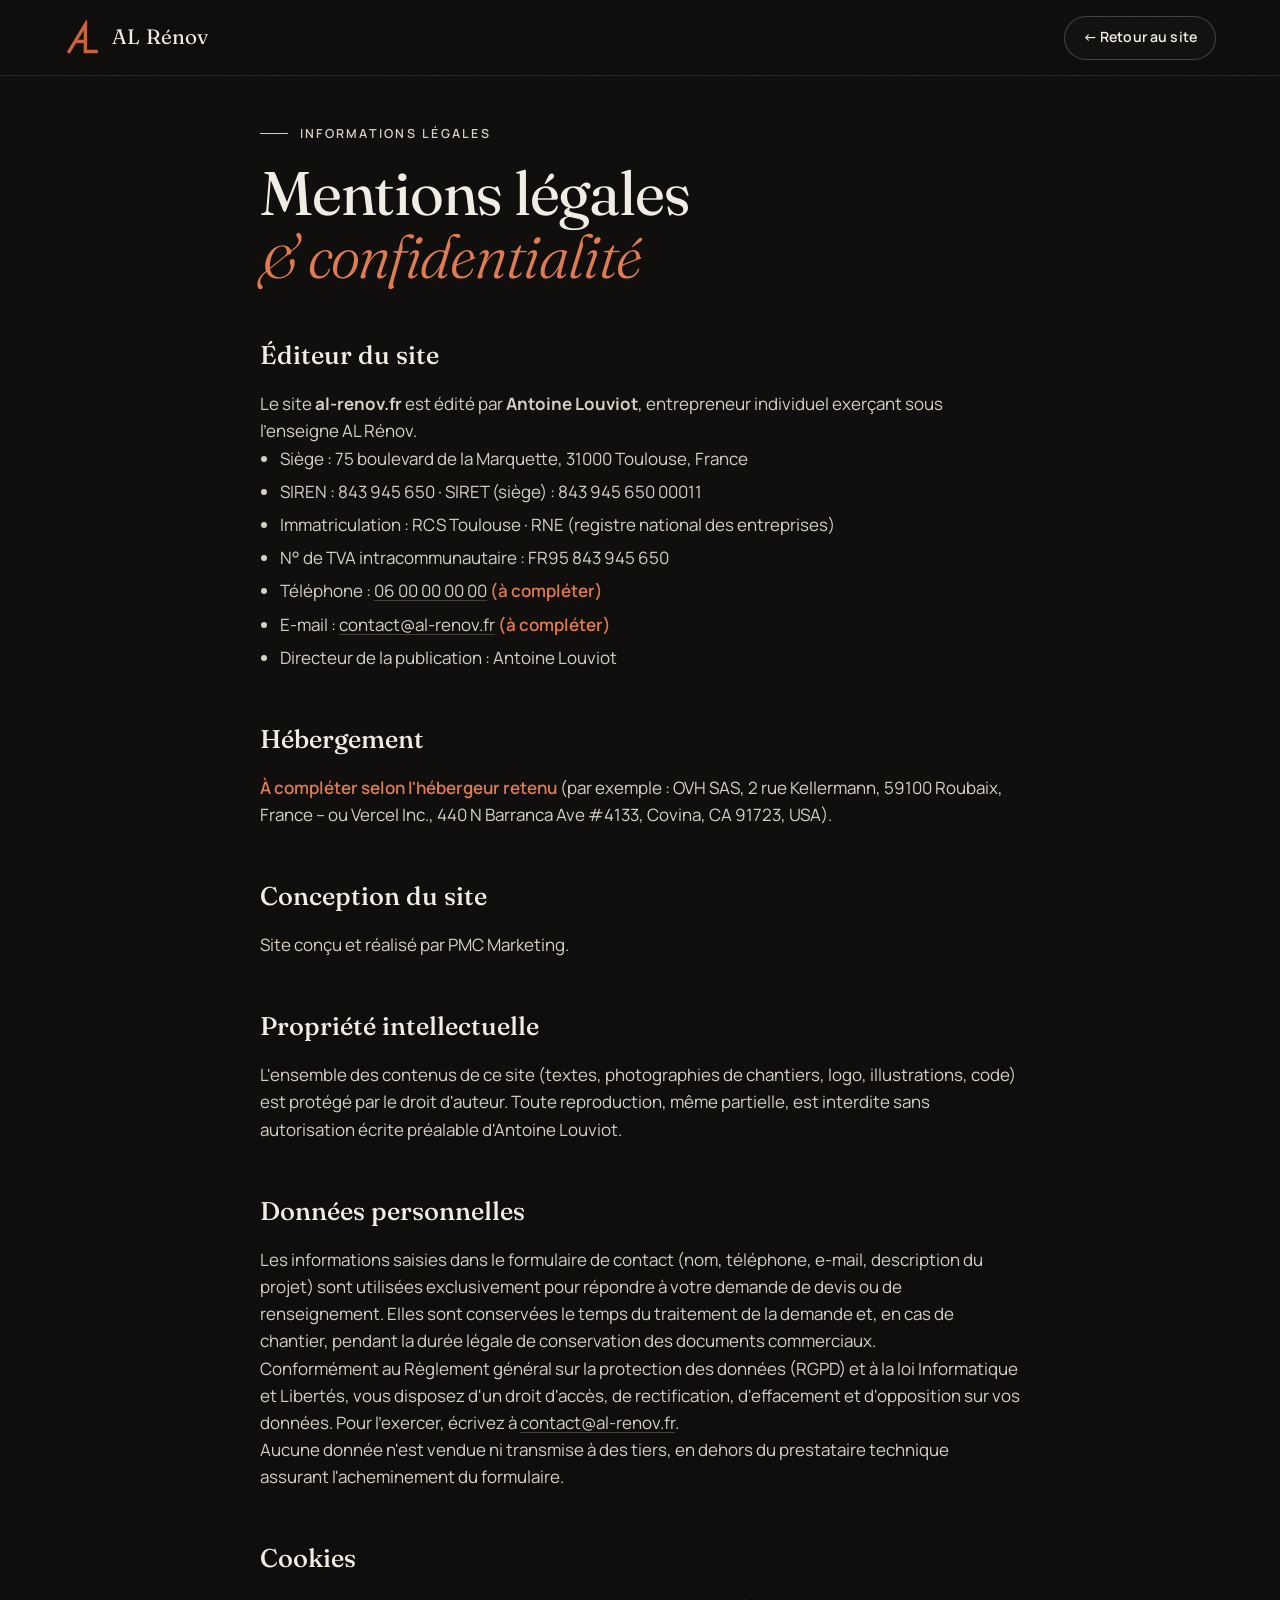
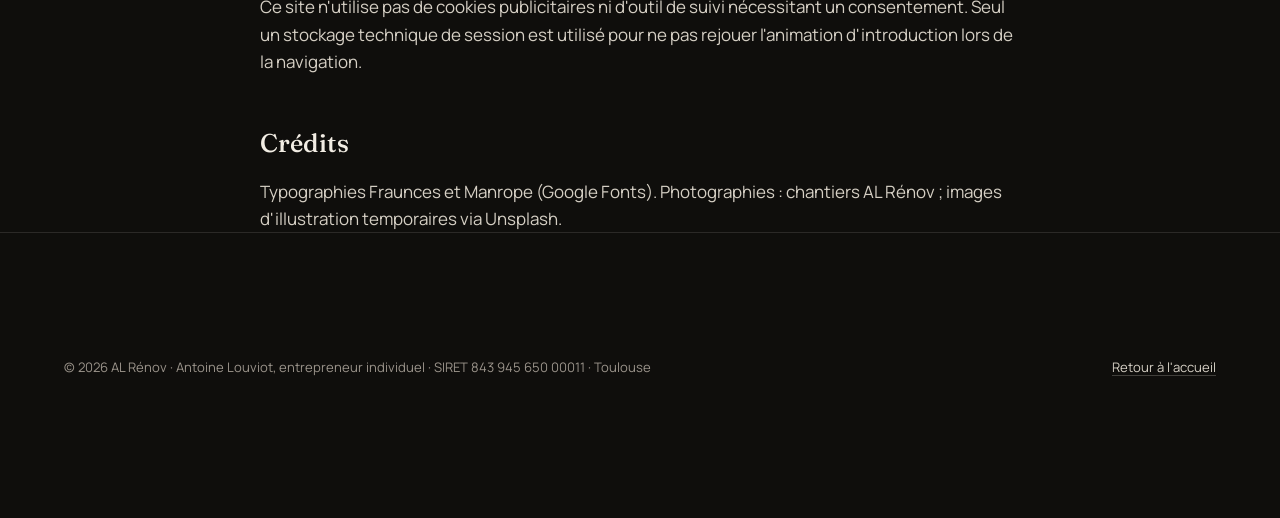
==== mentions-legales.html @ ec4a3117 "Site vitrine AL Rénov : héros 3D CSS, sections animées, SEO et mobile Co-Authored-By: Claude Fable 5" ====
<!DOCTYPE html>
<html lang="fr">
<head>
  <meta charset="utf-8">
  <meta name="viewport" content="width=device-width, initial-scale=1, viewport-fit=cover">
  <title>Mentions légales &amp; confidentialité · AL Rénov – Antoine Louviot, Toulouse</title>
  <meta name="description" content="Mentions légales, informations sur l'éditeur, l'hébergeur et la politique de confidentialité du site AL Rénov, artisan rénovation à Toulouse.">
  <link rel="canonical" href="https://www.al-renov.fr/mentions-legales.html">
  <meta name="robots" content="noindex,follow">
  <meta name="theme-color" content="#0f0e0c">
  <link rel="icon" href="assets/favicon.svg" type="image/svg+xml">
  <link rel="preconnect" href="https://fonts.googleapis.com">
  <link rel="preconnect" href="https://fonts.gstatic.com" crossorigin>
  <link rel="stylesheet" href="https://fonts.googleapis.com/css2?family=Fraunces:ital,opsz,wght@0,9..144,300..700;1,9..144,300..700&family=Manrope:wght@400;500;600;700&display=swap">
  <link rel="stylesheet" href="css/styles.css">
  <style>
    .legal { padding-top: calc(var(--nav-h) + 48px); }
    .legal__wrap { max-width: 760px; }
    .legal h2 { font-family: var(--font-display); font-weight: 500; font-size: 1.6rem; margin: 48px 0 14px; }
    .legal p, .legal li { color: var(--ink-2); }
    .legal ul { list-style: disc; padding-left: 20px; display: grid; gap: 6px; }
    .legal a { text-decoration: underline; text-underline-offset: 3px; text-decoration-color: var(--line-strong); }
    .legal a:hover { color: var(--accent-2); }
    .todo { color: var(--accent-2); font-weight: 600; }
  </style>
</head>
<body>
  <a class="skip" href="#contenu">Aller au contenu</a>
  <header class="nav is-scrolled">
    <div class="nav__inner">
      <a class="brand" href="index.html" aria-label="AL Rénov – accueil">
        <svg class="brand__mark" viewBox="0 0 64 64" fill="none" width="36" height="36" aria-hidden="true">
          <path d="M9 56 L38 8 V56 H57" stroke="currentColor" stroke-width="6" stroke-linejoin="miter" stroke-linecap="square"/>
          <path d="M21 38 H38" stroke="currentColor" stroke-width="6" stroke-linecap="square"/>
        </svg>
        <span class="brand__name">AL Rénov</span>
      </a>
      <div class="nav__actions">
        <a class="btn btn--ghost btn--sm" href="index.html">← Retour au site</a>
      </div>
    </div>
  </header>

  <main id="contenu" class="legal">
    <div class="container legal__wrap">
      <p class="eyebrow">Informations légales</p>
      <h1 class="section-title">Mentions légales <em>&amp; confidentialité</em></h1>

      <h2>Éditeur du site</h2>
      <p>Le site <strong>al-renov.fr</strong> est édité par <strong>Antoine Louviot</strong>, entrepreneur individuel exerçant sous l'enseigne AL Rénov.</p>
      <ul>
        <li>Siège : 75 boulevard de la Marquette, 31000 Toulouse, France</li>
        <li>SIREN : 843 945 650 · SIRET (siège) : 843 945 650 00011</li>
        <li>Immatriculation : RCS Toulouse · RNE (registre national des entreprises)</li>
        <li>N° de TVA intracommunautaire : FR95 843 945 650</li>
        <li>Téléphone : <a href="tel:+33600000000">06 00 00 00 00</a> <span class="todo">(à compléter)</span></li>
        <li>E-mail : <a href="mailto:contact@al-renov.fr">contact@al-renov.fr</a> <span class="todo">(à compléter)</span></li>
        <li>Directeur de la publication : Antoine Louviot</li>
      </ul>

      <h2>Hébergement</h2>
      <p><span class="todo">À compléter selon l'hébergeur retenu</span> (par exemple : OVH SAS, 2 rue Kellermann, 59100 Roubaix, France – ou Vercel Inc., 440 N Barranca Ave #4133, Covina, CA 91723, USA).</p>

      <h2>Conception du site</h2>
      <p>Site conçu et réalisé par PMC Marketing.</p>

      <h2>Propriété intellectuelle</h2>
      <p>L'ensemble des contenus de ce site (textes, photographies de chantiers, logo, illustrations, code) est protégé par le droit d'auteur. Toute reproduction, même partielle, est interdite sans autorisation écrite préalable d'Antoine Louviot.</p>

      <h2 id="donnees">Données personnelles</h2>
      <p>Les informations saisies dans le formulaire de contact (nom, téléphone, e-mail, description du projet) sont utilisées exclusivement pour répondre à votre demande de devis ou de renseignement. Elles sont conservées le temps du traitement de la demande et, en cas de chantier, pendant la durée légale de conservation des documents commerciaux.</p>
      <p>Conformément au Règlement général sur la protection des données (RGPD) et à la loi Informatique et Libertés, vous disposez d'un droit d'accès, de rectification, d'effacement et d'opposition sur vos données. Pour l'exercer, écrivez à <a href="mailto:contact@al-renov.fr">contact@al-renov.fr</a>.</p>
      <p>Aucune donnée n'est vendue ni transmise à des tiers, en dehors du prestataire technique assurant l'acheminement du formulaire.</p>

      <h2>Cookies</h2>
      <p>Ce site n'utilise pas de cookies publicitaires ni d'outil de suivi nécessitant un consentement. Seul un stockage technique de session est utilisé pour ne pas rejouer l'animation d'introduction lors de la navigation.</p>

      <h2>Crédits</h2>
      <p>Typographies Fraunces et Manrope (Google Fonts). Photographies : chantiers AL Rénov ; images d'illustration temporaires via Unsplash.</p>
    </div>
  </main>

  <footer class="footer">
    <div class="container">
      <div class="footer__bottom" style="margin-top:0;border-top:0">
        <p>© 2026 AL Rénov · Antoine Louviot, entrepreneur individuel · SIRET 843 945 650 00011 · Toulouse</p>
        <p><a href="index.html">Retour à l'accueil</a></p>
      </div>
    </div>
  </footer>
</body>
</html>
---- css/styles.css ----
/* =====================================================================
   AL Rénov — Antoine Louviot · Artisan rénovation Toulouse
   Design tokens, layout, 3D hero, sections, responsive, motion.
   ===================================================================== */

:root {
  --bg: #0f0e0c;
  --bg-2: #15130f;
  --bg-3: #1c1915;
  --ink: #f2ede4;
  --ink-2: #d5cfc4;
  --muted: #9a938a;
  --line: rgba(242, 237, 228, 0.12);
  --line-strong: rgba(242, 237, 228, 0.22);

  --accent: #c8623c;
  --accent-2: #e07a50;
  --accent-soft: rgba(200, 98, 60, 0.14);
  --accent-ink: #fff4ec;

  --paper: #f1ece3;
  --paper-2: #e7e0d3;
  --paper-3: #fbf9f5;
  --ink-dark: #15130f;
  --ink-dark-2: #3d3833;
  --muted-dark: #6f685f;
  --line-dark: rgba(21, 19, 15, 0.12);

  --font-display: "Fraunces", "Iowan Old Style", Georgia, serif;
  --font-body: "Manrope", system-ui, -apple-system, "Segoe UI", sans-serif;

  --nav-h: 76px;
  --gutter: clamp(20px, 5vw, 72px);
  --max: 1360px;
  --radius: 22px;
  --radius-sm: 14px;

  --ease-out: cubic-bezier(0.16, 1, 0.3, 1);
  --ease-in-out: cubic-bezier(0.65, 0, 0.35, 1);
  --dur: 0.5s;
}

/* ---------- Reset ---------- */
*, *::before, *::after { box-sizing: border-box; }
html { -webkit-text-size-adjust: 100%; text-size-adjust: 100%; scroll-behavior: auto; }
html.lenis, html.lenis body { height: auto; }
.lenis.lenis-smooth { scroll-behavior: auto !important; }
.lenis.lenis-stopped { overflow: hidden; }
body {
  margin: 0;
  background: var(--bg);
  color: var(--ink);
  font-family: var(--font-body);
  font-size: 1.0625rem;
  line-height: 1.6;
  -webkit-font-smoothing: antialiased;
  -moz-osx-font-smoothing: grayscale;
  overflow-x: clip;
  text-rendering: optimizeLegibility;
}
img, svg, video { display: block; max-width: 100%; }
img { height: auto; }
a { color: inherit; text-decoration: none; }
button { font: inherit; color: inherit; background: none; border: 0; cursor: pointer; }
ul, ol { margin: 0; padding: 0; list-style: none; }
h1, h2, h3, h4, p, figure, blockquote, address { margin: 0; }
address { font-style: normal; }
input, textarea, select { font: inherit; color: inherit; }
::selection { background: var(--accent); color: var(--accent-ink); }
:focus-visible { outline: 2px solid var(--accent-2); outline-offset: 3px; border-radius: 4px; }

.visually-hidden {
  position: absolute !important; width: 1px; height: 1px; padding: 0; margin: -1px;
  overflow: hidden; clip: rect(0 0 0 0); white-space: nowrap; border: 0;
}
.skip {
  position: fixed; top: 12px; left: 12px; z-index: 10001;
  padding: 10px 14px; background: var(--accent); color: var(--accent-ink);
  border-radius: 8px; transform: translateY(-200%); transition: transform 0.2s;
}
.skip:focus { transform: none; }

/* grain overlay */
body::after {
  content: ""; position: fixed; inset: 0; z-index: 9990; pointer-events: none;
  opacity: 0.055; mix-blend-mode: overlay;
  background-image: url("data:image/svg+xml,%3Csvg xmlns='http://www.w3.org/2000/svg' width='160' height='160'%3E%3Cfilter id='n'%3E%3CfeTurbulence type='fractalNoise' baseFrequency='.9' numOctaves='2' stitchTiles='stitch'/%3E%3C/filter%3E%3Crect width='100%25' height='100%25' filter='url(%23n)'/%3E%3C/svg%3E");
}

.container { width: min(100% - 2 * var(--gutter), var(--max)); margin-inline: auto; }

/* ---------- Typography ---------- */
.eyebrow {
  font-size: 0.78rem; font-weight: 600; letter-spacing: 0.18em; text-transform: uppercase;
  color: var(--accent); margin-bottom: 18px; display: flex; align-items: center; gap: 12px;
}
.eyebrow::before { content: ""; width: 28px; height: 1px; background: currentColor; }
.section-title {
  font-family: var(--font-display); font-weight: 400; font-size: clamp(2.1rem, 4.8vw, 4rem);
  line-height: 1.02; letter-spacing: -0.02em; max-width: 19ch; text-wrap: balance;
}
.section-title em { font-style: italic; font-weight: 300; color: var(--accent-2); }
.light .section-title em { color: var(--accent); }
.section-lead { color: var(--muted); max-width: 56ch; margin-top: 22px; font-size: 1.05rem; }
.light .section-lead { color: var(--muted-dark); }
.section-head { margin-bottom: clamp(44px, 6vw, 80px); }
.section-head--row { display: flex; align-items: flex-end; justify-content: space-between; gap: 32px; flex-wrap: wrap; }

section { position: relative; padding: clamp(88px, 12vw, 170px) 0; }
.light { background: var(--paper); color: var(--ink-dark); }
.light .eyebrow { color: var(--accent); }

/* ---------- Buttons ---------- */
.btn {
  --btn-bg: transparent; --btn-fg: var(--ink); --btn-bd: var(--line-strong);
  position: relative; display: inline-flex; align-items: center; justify-content: center; gap: 10px;
  min-height: 52px; padding: 0 26px; border-radius: 999px;
  background: var(--btn-bg); color: var(--btn-fg); border: 1px solid var(--btn-bd);
  font-weight: 600; font-size: 0.95rem; letter-spacing: 0.01em; white-space: nowrap;
  cursor: pointer; overflow: hidden; isolation: isolate;
  transition: color 0.35s var(--ease-out), border-color 0.35s, transform 0.35s var(--ease-out), background-color 0.35s;
  touch-action: manipulation;
}
.btn::before {
  content: ""; position: absolute; inset: -1px; z-index: -1; border-radius: inherit;
  background: var(--accent-2); transform: translateY(101%); transition: transform 0.5s var(--ease-out);
}
.btn:hover::before, .btn:focus-visible::before { transform: translateY(0); }
.btn:hover { color: var(--accent-ink); border-color: transparent; }
.btn svg { transition: transform 0.4s var(--ease-out); flex: none; }
.btn:hover svg { transform: translateX(4px); }
.btn--primary { --btn-bg: var(--accent); --btn-fg: var(--accent-ink); --btn-bd: transparent; }
.btn--ghost { --btn-bg: rgba(255,255,255,0.02); }
.light .btn--ghost { --btn-fg: var(--ink-dark); --btn-bd: rgba(21,19,15,0.25); --btn-bg: transparent; }
.btn--sm { min-height: 44px; padding: 0 18px; font-size: 0.88rem; }
.btn--lg { min-height: 60px; padding: 0 34px; font-size: 1rem; }

/* ---------- Loader ---------- */
.loader {
  position: fixed; inset: 0; z-index: 10000; background: var(--bg); color: var(--accent);
  display: grid; place-items: center; gap: 24px;
}
.loader__mark { display: flex; flex-direction: column; align-items: center; gap: 18px; }
.loader__text { font-family: var(--font-display); font-size: 1.25rem; color: var(--ink); letter-spacing: 0.02em; opacity: 0; animation: fadeIn 0.6s 0.7s var(--ease-out) forwards; }
.loader__stroke { stroke-dasharray: 160; stroke-dashoffset: 160; animation: draw 1s var(--ease-in-out) forwards; }
.loader__stroke--bar { stroke-dasharray: 20; stroke-dashoffset: 20; animation-delay: 0.6s; animation-duration: 0.4s; }
.loader__bar { position: absolute; left: 0; right: 0; bottom: 0; height: 2px; background: rgba(255,255,255,0.06); }
.loader__bar span { display: block; height: 100%; width: 0; background: var(--accent); animation: bar 1.3s var(--ease-in-out) forwards; }
@keyframes draw { to { stroke-dashoffset: 0; } }
@keyframes bar { to { width: 100%; } }
@keyframes fadeIn { to { opacity: 1; } }
.loader.is-done { display: none; }

/* ---------- Cursor ---------- */
.cursor { display: none; }
@media (hover: hover) and (pointer: fine) {
  .cursor { display: block; position: fixed; top: 0; left: 0; z-index: 9995; pointer-events: none; mix-blend-mode: difference; }
  .cursor__dot, .cursor__ring { position: absolute; top: 0; left: 0; border-radius: 50%; transform: translate(-50%, -50%); }
  .cursor__dot { width: 6px; height: 6px; background: #fff; }
  .cursor__ring { width: 38px; height: 38px; border: 1px solid rgba(255,255,255,0.7); transition: width 0.3s var(--ease-out), height 0.3s var(--ease-out), background-color 0.3s; }
  .cursor.is-active .cursor__ring { width: 64px; height: 64px; background: rgba(255,255,255,0.12); }
  .cursor.is-hidden { opacity: 0; }
}

/* ---------- Nav ---------- */
.nav {
  position: fixed; top: 0; left: 0; right: 0; z-index: 900; height: var(--nav-h);
  transition: transform 0.5s var(--ease-out), background-color 0.4s, border-color 0.4s, backdrop-filter 0.4s;
  border-bottom: 1px solid transparent;
}
.nav.is-scrolled { background: rgba(15, 14, 12, 0.72); backdrop-filter: blur(14px); -webkit-backdrop-filter: blur(14px); border-color: var(--line); }
.nav.is-hidden { transform: translateY(-100%); }
.nav__inner { width: min(100% - 2 * var(--gutter), var(--max)); margin-inline: auto; height: 100%; display: flex; align-items: center; justify-content: space-between; gap: 24px; }
.brand { display: inline-flex; align-items: center; gap: 12px; color: var(--ink); }
.brand__mark { color: var(--accent); flex: none; }
.brand__name { font-family: var(--font-display); font-size: 1.3rem; letter-spacing: 0.01em; line-height: 1; }
.brand--lg .brand__name { display: flex; flex-direction: column; gap: 6px; font-size: 1.6rem; }
.brand--lg small { font-family: var(--font-body); font-size: 0.8rem; color: var(--muted); letter-spacing: 0.04em; }
.nav__links { display: flex; gap: 6px; }
.nav__links a { position: relative; padding: 10px 14px; font-size: 0.92rem; font-weight: 500; color: var(--ink-2); border-radius: 999px; transition: color 0.3s; }
.nav__links a::after { content: ""; position: absolute; left: 14px; right: 14px; bottom: 6px; height: 1px; background: var(--accent-2); transform: scaleX(0); transform-origin: right; transition: transform 0.4s var(--ease-out); }
.nav__links a:hover, .nav__links a.is-active { color: var(--ink); }
.nav__links a:hover::after, .nav__links a.is-active::after { transform: scaleX(1); transform-origin: left; }
.nav__actions { display: flex; align-items: center; gap: 10px; }
.burger { display: none; width: 46px; height: 46px; border-radius: 50%; border: 1px solid var(--line-strong); position: relative; }
.burger span { position: absolute; left: 14px; right: 14px; height: 1.5px; background: var(--ink); transition: transform 0.4s var(--ease-out), top 0.4s var(--ease-out); }
.burger span:first-child { top: 18px; } .burger span:last-child { top: 26px; }
.burger[aria-expanded="true"] span:first-child { top: 22px; transform: rotate(45deg); }
.burger[aria-expanded="true"] span:last-child { top: 22px; transform: rotate(-45deg); }

/* ---------- Mobile menu ---------- */
.menu {
  position: fixed; inset: 0; z-index: 890; background: var(--bg-2); color: var(--ink);
  clip-path: circle(0 at calc(100% - 44px) 38px); transition: clip-path 0.7s var(--ease-in-out); visibility: hidden;
}
.menu.is-open { clip-path: circle(160% at calc(100% - 44px) 38px); visibility: visible; }
.menu__inner { height: 100%; padding: calc(var(--nav-h) + 24px) var(--gutter) 40px; display: flex; flex-direction: column; justify-content: space-between; overflow: auto; }
.menu__links { display: flex; flex-direction: column; gap: 6px; }
.menu__links a { font-family: var(--font-display); font-size: clamp(2rem, 9vw, 3rem); line-height: 1.15; display: flex; align-items: baseline; gap: 16px; padding: 6px 0; border-bottom: 1px solid var(--line); opacity: 0; transform: translateY(20px); transition: opacity 0.5s var(--ease-out), transform 0.5s var(--ease-out); }
.menu__links a span { font-family: var(--font-body); font-size: 0.8rem; color: var(--accent); letter-spacing: 0.1em; }
.menu.is-open .menu__links a { opacity: 1; transform: none; }
.menu.is-open .menu__links a:nth-child(1) { transition-delay: 0.25s; } .menu.is-open .menu__links a:nth-child(2) { transition-delay: 0.3s; }
.menu.is-open .menu__links a:nth-child(3) { transition-delay: 0.35s; } .menu.is-open .menu__links a:nth-child(4) { transition-delay: 0.4s; }
.menu.is-open .menu__links a:nth-child(5) { transition-delay: 0.45s; }
.menu__foot { display: flex; flex-direction: column; gap: 14px; padding-top: 32px; }
.menu__foot .btn { align-self: flex-start; }
.menu__line { color: var(--ink-2); font-size: 1rem; }

/* =====================================================================
   HERO
   ===================================================================== */
.hero { padding: 0; min-height: 100svh; overflow: visible; }
.hero__pin { min-height: 100svh; display: flex; flex-direction: column; justify-content: center; position: relative; }
.hero__inner {
  width: min(100% - 2 * var(--gutter), var(--max)); margin-inline: auto;
  display: grid; grid-template-columns: minmax(0, 1.05fr) minmax(0, 1fr); align-items: center; gap: clamp(24px, 4vw, 64px);
  padding-top: var(--nav-h);
}
.hero__title { display: flex; flex-direction: column; gap: 22px; }
.hero__kicker { display: block; font-family: var(--font-body); font-size: 0.8rem; font-weight: 600; letter-spacing: 0.18em; text-transform: uppercase; color: var(--accent); }
.hero__display { display: block; font-family: var(--font-display); font-weight: 300; font-size: clamp(3.1rem, 8.4vw, 7.4rem); line-height: 0.96; letter-spacing: -0.03em; }
.hero__display .line { display: block; overflow: hidden; padding-bottom: 0.08em; margin-bottom: -0.08em; }
.hero__display .line__in { display: block; }
.hero__display em { font-style: italic; color: var(--accent-2); }
.hero__lead { margin-top: 28px; max-width: 46ch; color: var(--ink-2); font-size: 1.08rem; }
.hero__cta { display: flex; flex-wrap: wrap; gap: 12px; margin-top: 34px; }
.hero__steps { display: flex; gap: 22px; margin-top: 44px; padding-top: 22px; border-top: 1px solid var(--line); font-size: 0.82rem; letter-spacing: 0.08em; text-transform: uppercase; color: var(--muted); }
.hero__steps li { display: flex; align-items: center; gap: 8px; transition: color 0.4s; }
.hero__steps li span { font-size: 0.7rem; color: var(--muted); transition: color 0.4s; }
.hero__steps li.is-active { color: var(--ink); }
.hero__steps li.is-active span { color: var(--accent-2); }
.hero__cue { position: absolute; left: 50%; bottom: 22px; transform: translateX(-50%); display: flex; align-items: center; gap: 12px; font-size: 0.72rem; letter-spacing: 0.16em; text-transform: uppercase; color: var(--muted); white-space: nowrap; }
.hero__cue-line { width: 44px; height: 1px; background: var(--line-strong); position: relative; overflow: hidden; }
.hero__cue-line::after { content: ""; position: absolute; inset: 0; background: var(--accent-2); transform: translateX(-100%); animation: cue 2.2s var(--ease-in-out) infinite; }
@keyframes cue { 0% { transform: translateX(-100%); } 60%, 100% { transform: translateX(100%); } }

/* ---------- 3D room (pure CSS) ---------- */
.hero__scene {
  --s: clamp(240px, 27vw, 430px);
  --rx: -24; --ry: -34;
  position: relative; height: calc(var(--s) * 1.45); display: grid; place-items: center;
  perspective: 1500px; perspective-origin: 50% 40%;
}
.hero__scene::before {
  content: ""; position: absolute; inset: -10% -6%; pointer-events: none;
  background-image: radial-gradient(rgba(242,237,228,0.16) 1px, transparent 1.4px);
  background-size: 26px 26px;
  -webkit-mask-image: radial-gradient(closest-side, #000 20%, transparent 100%); mask-image: radial-gradient(closest-side, #000 20%, transparent 100%);
}
.room {
  position: relative; width: var(--s); height: var(--s); transform-style: preserve-3d;
  --mx: 0; --my: 0;
  transform: translateY(calc(var(--s) * -0.06)) rotateX(calc((var(--rx) + var(--mx)) * 1deg)) rotateY(calc((var(--ry) + var(--my)) * 1deg));
}
.face { position: absolute; inset: 0; overflow: hidden; backface-visibility: hidden; }
.face--back { transform: translateZ(calc(var(--s) * -0.5)); }
.face--left { transform: rotateY(90deg) translateZ(calc(var(--s) * -0.5)); }
.face--floor { transform: rotateX(90deg) translateZ(calc(var(--s) * -0.5)); }

.raw { position: absolute; inset: 0; }
.face--back .raw {
  background:
    radial-gradient(60% 40% at 30% 60%, rgba(255,255,255,0.05), transparent 70%),
    radial-gradient(40% 30% at 75% 30%, rgba(255,255,255,0.04), transparent 70%),
    linear-gradient(180deg, #34302b, #282521);
}
.face--left .raw {
  background:
    radial-gradient(50% 40% at 40% 40%, rgba(255,255,255,0.035), transparent 70%),
    linear-gradient(180deg, #262320, #1d1a17);
}
.face--back .raw::after, .face--left .raw::after {
  content: ""; position: absolute; inset: 0; opacity: 0.35;
  background-image: repeating-linear-gradient(0deg, transparent 0 24px, rgba(255,255,255,0.03) 24px 25px), repeating-linear-gradient(90deg, transparent 0 48px, rgba(255,255,255,0.03) 48px 49px);
}
.paint { position: absolute; inset: 0; transform: scaleX(0); }
.paint--back { transform-origin: left center; background: linear-gradient(180deg, #eee6d8 0%, #e2d9c8 100%); }
.paint--left { transform-origin: right center; background: linear-gradient(180deg, #d6ccbb 0%, #c7bcaa 100%); }
.paint::after { content: ""; position: absolute; top: 0; bottom: 0; right: 0; width: 6px; background: linear-gradient(90deg, transparent, rgba(255,255,255,0.7)); }
.paint--left::after { right: auto; left: 0; background: linear-gradient(270deg, transparent, rgba(255,255,255,0.6)); }
.plinth { position: absolute; left: 0; right: 0; bottom: 0; height: 4.5%; background: linear-gradient(180deg, #f6f1e8, #ddd5c6); transform: scaleX(0); box-shadow: 0 -1px 0 rgba(0,0,0,0.08); }
.plinth--back { transform-origin: left; }
.plinth--left { transform-origin: right; }

.window { position: absolute; top: 12%; right: 10%; width: 36%; height: auto; }
.window__sky { fill: url(#skyGrad); fill: #b9cfdc; opacity: 0; }
.window__frame { stroke: #fbf8f2; stroke-width: 5; fill: none; }
.door { position: absolute; left: 12%; bottom: 4.5%; width: 30%; height: auto; }
.door__leaf { fill: #cfc4b2; opacity: 0; }
.door__frame, .door__panel { stroke: #f7f2ea; stroke-width: 5; fill: none; }
.door__panel { stroke-width: 3; }
.door__knob { fill: #c8623c; opacity: 0; }
.draw { stroke-dasharray: 1; stroke-dashoffset: 1; }

.face--floor .floor-raw { position: absolute; inset: 0; background: linear-gradient(180deg, #24211d, #1b1815); }
.face--floor .floor-raw::after { content: ""; position: absolute; inset: 0; opacity: 0.5; background-image: radial-gradient(rgba(255,255,255,0.05) 1px, transparent 1.5px); background-size: 14px 14px; }
.planks { position: absolute; inset: 0; display: grid; grid-template-columns: repeat(6, 1fr); grid-auto-rows: 1fr; gap: 2px; padding: 0; background: transparent; }
.plank { background: linear-gradient(90deg, var(--c1), var(--c2)); box-shadow: inset 0 0 0 1px rgba(0,0,0,0.06); opacity: 0; position: relative; grid-column: span 2; }
.plank--half { grid-column: span 1; }
.plank::after { content: ""; position: absolute; inset: 0; background-image: repeating-linear-gradient(0deg, transparent 0 6px, rgba(0,0,0,0.045) 6px 7px); opacity: 0.6; }
.glow { position: absolute; inset: 0; background: radial-gradient(45% 45% at 50% 42%, rgba(255, 196, 130, 0.55), rgba(255,196,130,0.12) 45%, transparent 70%); opacity: 0; mix-blend-mode: screen; }

.lamp {
  position: absolute; left: 50%; top: 50%; width: 0; height: 0;
  transform: translate3d(0, calc(var(--s) * -0.5), 0) rotateY(calc((var(--ry) + var(--my)) * -1deg)) rotateX(calc((var(--rx) + var(--mx)) * -1deg));
}
.lamp__inner { position: absolute; left: 0; top: 0; width: 0; display: flex; flex-direction: column; align-items: center; }
.lamp__cord { width: 2px; height: calc(var(--s) * 0.28); background: linear-gradient(180deg, #3a3631, #26231f); }
.lamp__shade { width: calc(var(--s) * 0.22); height: calc(var(--s) * 0.11); background: linear-gradient(180deg, #2a2723, #151310); clip-path: polygon(30% 0, 70% 0, 100% 100%, 0 100%); position: relative; }
.lamp__shade::after { content: ""; position: absolute; left: 0; right: 0; bottom: 0; height: 3px; background: rgba(255, 200, 140, 0); transition: background 0.3s; }
.lamp__bulb { width: calc(var(--s) * 0.06); height: calc(var(--s) * 0.06); margin-top: calc(var(--s) * -0.03); border-radius: 50%; background: #3a3631; box-shadow: none; }
.lamp.is-on .lamp__bulb { background: #ffe1b5; box-shadow: 0 0 14px 4px rgba(255, 210, 150, 0.8), 0 0 60px 20px rgba(255, 190, 120, 0.35); }
.lamp.is-on .lamp__shade::after { background: rgba(255, 200, 140, 0.9); }
.scene__shadow { position: absolute; left: 50%; top: 50%; width: calc(var(--s) * 1.5); height: calc(var(--s) * 0.5); transform: translate(-50%, calc(var(--s) * 0.42)); background: radial-gradient(50% 50% at 50% 50%, rgba(0,0,0,0.6), transparent 70%); filter: blur(18px); pointer-events: none; z-index: -1; }

/* =====================================================================
   INTRO / STATEMENT
   ===================================================================== */
.intro { padding-top: clamp(80px, 10vw, 140px); }
.intro__statement {
  font-family: var(--font-display); font-weight: 300; font-size: clamp(1.55rem, 3.2vw, 2.7rem); line-height: 1.28; letter-spacing: -0.01em;
  max-width: 30ch; text-wrap: pretty;
}
.intro__statement .w { display: inline-block; opacity: 0.16; transition: opacity 0.3s; }
.stats { display: grid; grid-template-columns: repeat(4, 1fr); gap: 20px; margin-top: clamp(56px, 8vw, 110px); border-top: 1px solid var(--line); padding-top: 34px; }
.stat { display: flex; flex-direction: column; gap: 10px; }
.stat__num { font-family: var(--font-display); font-size: clamp(2.6rem, 5vw, 4.4rem); line-height: 1; letter-spacing: -0.02em; font-variant-numeric: tabular-nums; }
.stat__num small { font-size: 0.42em; color: var(--accent-2); font-style: italic; font-weight: 300; }
.stat__label { color: var(--muted); font-size: 0.92rem; max-width: 20ch; }

/* =====================================================================
   SERVICES — bento
   ===================================================================== */
.bento { display: grid; grid-template-columns: repeat(12, 1fr); gap: 16px; }
.card {
  --tx: 0deg; --ty: 0deg; --mx: 50%; --my: 50%;
  position: relative; grid-column: span 4; padding: 30px; border-radius: var(--radius);
  background: var(--paper-3); border: 1px solid var(--line-dark); color: var(--ink-dark);
  transform: perspective(900px) rotateX(var(--tx)) rotateY(var(--ty)); transform-style: preserve-3d;
  transition: transform 0.25s ease-out, box-shadow 0.4s var(--ease-out); will-change: transform;
  display: flex; flex-direction: column; gap: 14px; min-height: 300px; overflow: hidden;
}
.card::after {
  content: ""; position: absolute; inset: 0; pointer-events: none; opacity: 0; transition: opacity 0.4s;
  background: radial-gradient(360px circle at var(--mx) var(--my), rgba(200, 98, 60, 0.14), transparent 60%);
}
.card:hover::after { opacity: 1; }
.card:hover { box-shadow: 0 30px 60px -30px rgba(21, 19, 15, 0.35); }
.card__num { font-size: 0.75rem; letter-spacing: 0.16em; color: var(--muted-dark); font-weight: 600; }
.card h3 { font-family: var(--font-display); font-weight: 500; font-size: 1.5rem; line-height: 1.15; letter-spacing: -0.01em; margin-top: 4px; }
.card p { color: var(--muted-dark); font-size: 0.97rem; flex: 1; }
.card .icon { width: 44px; height: 44px; color: var(--accent); }
.card__tags { display: flex; flex-wrap: wrap; gap: 6px; margin-top: 6px; }
.card__tags li { font-size: 0.75rem; font-weight: 600; letter-spacing: 0.03em; padding: 6px 10px; border-radius: 999px; border: 1px solid var(--line-dark); color: var(--ink-dark-2); }
.card--feature { grid-column: span 8; min-height: 460px; padding: 0; color: var(--ink); border-color: transparent; background: var(--bg-3); }
.card--feature .card__bg { position: absolute; inset: 0; width: 100%; height: 100%; object-fit: cover; transition: transform 1.2s var(--ease-out); }
.card--feature:hover .card__bg { transform: scale(1.04); }
.card--feature .card__body { position: relative; z-index: 1; padding: 30px; height: 100%; display: flex; flex-direction: column; gap: 14px; justify-content: flex-end; background: linear-gradient(180deg, rgba(15,14,12,0.1) 0%, rgba(15,14,12,0.55) 50%, rgba(15,14,12,0.92) 100%); }
.card--feature .card__num, .card--feature p { color: var(--ink-2); }
.card--feature p { flex: 0; max-width: 52ch; }
.card--feature .icon { color: var(--accent-2); }
.card--feature .card__tags li { border-color: var(--line-strong); color: var(--ink); }
.card--wide { grid-column: span 8; }
.draw-icon path, .draw-icon rect, .draw-icon circle { stroke-dasharray: 1; stroke-dashoffset: 1; }
.no-js .draw-icon path, .no-js .draw-icon rect, .no-js .draw-icon circle { stroke-dashoffset: 0; }

/* =====================================================================
   WORKS — before/after + stacked cards
   ===================================================================== */
.works { background: var(--bg); }
.ba { margin-bottom: clamp(56px, 8vw, 110px); }
.ba__frame { position: relative; border-radius: var(--radius); overflow: hidden; aspect-ratio: 16 / 9; max-height: 78vh; background: var(--bg-3); isolation: isolate; user-select: none; -webkit-user-select: none; }
.ba__frame img { position: absolute; inset: 0; width: 100%; height: 100%; object-fit: cover; }
.ba__before { position: absolute; inset: 0; clip-path: inset(0 50% 0 0); will-change: clip-path; }
.ba__before img { filter: grayscale(0.85) sepia(0.4) brightness(0.55) contrast(0.92) saturate(0.7); }
.ba__grime { position: absolute; inset: 0; opacity: 0.55; mix-blend-mode: multiply;
  background:
    radial-gradient(40% 30% at 20% 20%, rgba(60,40,20,0.5), transparent 70%),
    radial-gradient(50% 40% at 80% 70%, rgba(40,30,20,0.6), transparent 70%),
    url("data:image/svg+xml,%3Csvg xmlns='http://www.w3.org/2000/svg' width='200' height='200'%3E%3Cfilter id='n'%3E%3CfeTurbulence type='fractalNoise' baseFrequency='.55' numOctaves='3' stitchTiles='stitch'/%3E%3C/filter%3E%3Crect width='100%25' height='100%25' filter='url(%23n)' opacity='.6'/%3E%3C/svg%3E");
}
.ba__handle { position: absolute; top: 0; bottom: 0; left: 50%; width: 2px; background: rgba(255,255,255,0.85); transform: translateX(-50%); pointer-events: none; box-shadow: 0 0 20px rgba(0,0,0,0.4); }
.ba__knob { position: absolute; top: 50%; left: 50%; width: 56px; height: 56px; border-radius: 50%; background: var(--accent); color: var(--accent-ink); display: grid; place-items: center; transform: translate(-50%, -50%); box-shadow: 0 10px 30px rgba(0,0,0,0.4); }
.ba__range { position: absolute; inset: 0; width: 100%; height: 100%; margin: 0; opacity: 0; cursor: ew-resize; -webkit-appearance: none; appearance: none; touch-action: pan-y; z-index: 2; }
.ba__range::-webkit-slider-thumb { -webkit-appearance: none; width: 80px; height: 100%; }
.ba__range::-moz-range-thumb { width: 80px; height: 100%; border: 0; }
.ba__label { position: absolute; top: 18px; padding: 8px 12px; border-radius: 999px; font-size: 0.72rem; font-weight: 700; letter-spacing: 0.14em; text-transform: uppercase; background: rgba(15,14,12,0.6); backdrop-filter: blur(8px); -webkit-backdrop-filter: blur(8px); color: var(--ink); pointer-events: none; }
.ba__label--before { left: 18px; } .ba__label--after { right: 18px; background: var(--accent); color: var(--accent-ink); }
.ba__caption { position: absolute; left: 18px; right: 18px; bottom: 16px; font-size: 0.85rem; color: var(--ink-2); pointer-events: none; text-shadow: 0 1px 8px rgba(0,0,0,0.6); }
.ba__caption em { color: var(--muted); }

.stack { display: grid; gap: 22px; }
.stack__card { position: sticky; top: calc(var(--nav-h) + 12px + var(--i) * 10px); }
.stack__card figure {
  position: relative; border-radius: var(--radius); overflow: hidden; background: var(--bg-3);
  aspect-ratio: 16 / 9; max-height: calc(100svh - var(--nav-h) - 90px); width: 100%;
  transform: scale(var(--sc, 1)); transform-origin: top center; box-shadow: 0 -20px 60px -30px rgba(0,0,0,0.8);
}
.stack__card figure::after { content: ""; position: absolute; inset: 0; background: var(--bg); opacity: var(--dim, 0); pointer-events: none; }
.stack__card img { position: absolute; inset: 0; width: 100%; height: 100%; object-fit: cover; }
.stack__card figcaption { position: absolute; left: 0; right: 0; bottom: 0; padding: clamp(20px, 3vw, 40px); background: linear-gradient(180deg, transparent, rgba(15,14,12,0.85) 60%); display: grid; gap: 10px; }
.stack__index { font-size: 0.72rem; letter-spacing: 0.16em; color: var(--accent-2); font-weight: 700; }
.stack__card h3 { font-family: var(--font-display); font-weight: 400; font-size: clamp(1.5rem, 3vw, 2.4rem); line-height: 1.1; letter-spacing: -0.01em; max-width: 22ch; }
.stack__card p { color: var(--ink-2); max-width: 60ch; font-size: 0.97rem; }
.stack__card .card__tags li { border-color: var(--line-strong); color: var(--ink); }

/* =====================================================================
   PROCESS — timeline
   ===================================================================== */
.timeline { position: relative; max-width: 1040px; margin: 0 auto; }
.timeline__svg { position: absolute; inset: 0; width: 100%; height: 100%; overflow: visible; pointer-events: none; }
.timeline__track { fill: none; stroke: rgba(21,19,15,0.14); stroke-width: 2; }
.timeline__path { fill: none; stroke: var(--accent); stroke-width: 2.5; stroke-linecap: round; }
.timeline__marker { position: absolute; width: 16px; height: 16px; margin: -8px 0 0 -8px; border-radius: 50%; background: var(--accent); box-shadow: 0 0 0 6px rgba(200,98,60,0.18); left: 0; top: 0; pointer-events: none; }
.steps { position: relative; display: grid; grid-template-columns: 1fr 1fr; gap: 40px clamp(40px, 8vw, 120px); }
.step { position: relative; padding: 76px 0 0 0; max-width: 40ch; }
.step:nth-child(odd) { grid-column: 1; }
.step:nth-child(even) { grid-column: 2; margin-top: 140px; }
.step__num {
  position: absolute; top: 0; left: 0; width: 56px; height: 56px; border-radius: 50%; display: grid; place-items: center;
  border: 1.5px solid var(--ink-dark); background: var(--paper); font-family: var(--font-display); font-size: 1.05rem; z-index: 1;
}
.step h3 { font-family: var(--font-display); font-weight: 500; font-size: 1.6rem; line-height: 1.15; margin-bottom: 12px; letter-spacing: -0.01em; }
.step p { color: var(--muted-dark); }

/* =====================================================================
   QUOTE
   ===================================================================== */
.quote { background: var(--bg-2); }
.quote__figure { max-width: 900px; margin: 0 auto; text-align: center; display: flex; flex-direction: column; align-items: center; gap: 28px; }
.quote__mark { width: 44px; height: 44px; color: var(--accent); }
.quote__text { font-family: var(--font-display); font-weight: 300; font-style: italic; font-size: clamp(1.5rem, 3.4vw, 2.6rem); line-height: 1.3; letter-spacing: -0.01em; text-wrap: pretty; }
.quote__text .w { display: inline-block; opacity: 0.16; }
.quote__author { display: flex; align-items: center; gap: 14px; text-align: left; color: var(--muted); font-size: 0.92rem; }
.quote__author strong { color: var(--ink); font-weight: 600; }
.quote__avatar { width: 46px; height: 46px; border-radius: 50%; background: var(--accent-soft); color: var(--accent-2); display: grid; place-items: center; font-weight: 700; font-size: 0.85rem; letter-spacing: 0.05em; }

/* =====================================================================
   PROMISE
   ===================================================================== */
.promise__grid { display: grid; grid-template-columns: repeat(4, 1fr); gap: 16px; }
.promise__item { padding: 28px; border: 1px solid var(--line); border-radius: var(--radius); display: flex; flex-direction: column; gap: 14px; background: linear-gradient(180deg, rgba(255,255,255,0.025), transparent); transition: border-color 0.4s, transform 0.5s var(--ease-out); }
.promise__item:hover { border-color: var(--line-strong); transform: translateY(-4px); }
.promise__item .icon { width: 40px; height: 40px; color: var(--accent-2); }
.promise__item h3 { font-family: var(--font-display); font-weight: 500; font-size: 1.35rem; line-height: 1.15; }
.promise__item p { color: var(--muted); font-size: 0.95rem; }

/* =====================================================================
   ZONE — radar
   ===================================================================== */
.zone { background: var(--bg); overflow: hidden; }
.zone__grid { display: grid; grid-template-columns: minmax(0, 1fr) minmax(0, 1fr); gap: clamp(32px, 6vw, 96px); align-items: center; }
.zone__list { display: flex; flex-wrap: wrap; gap: 8px; margin-top: 30px; }
.zone__list li { font-size: 0.82rem; font-weight: 600; padding: 8px 12px; border-radius: 999px; border: 1px solid var(--line); color: var(--ink-2); }
.zone__list li:first-child { background: var(--accent); border-color: transparent; color: var(--accent-ink); }
.radar { position: relative; color: var(--ink); }
.radar__svg { width: 100%; height: auto; }
.radar__sweep { opacity: 0.9; }
.radar__pulse { fill: none; stroke: var(--accent); stroke-width: 1.5; transform-origin: 0 0; animation: pulse 3s ease-out infinite; }
.radar__pulse--2 { animation-delay: 1.5s; }
@keyframes pulse { 0% { transform: scale(0.6); opacity: 0.9; } 100% { transform: scale(5); opacity: 0; } }
.radar .dot { transform-box: fill-box; transform-origin: center; }
.radar .dot circle { fill: var(--ink); }
.radar .dot text { fill: var(--ink-2); }

/* =====================================================================
   FAQ
   ===================================================================== */
.faq__grid { display: grid; grid-template-columns: minmax(0, 0.9fr) minmax(0, 1.1fr); gap: clamp(32px, 6vw, 96px); align-items: start; }
.faq .section-head { margin-bottom: 0; position: sticky; top: calc(var(--nav-h) + 24px); }
.faq__item { border-top: 1px solid var(--line-dark); }
.faq__item:last-child { border-bottom: 1px solid var(--line-dark); }
.faq__item summary { list-style: none; cursor: pointer; display: flex; align-items: center; justify-content: space-between; gap: 20px; padding: 22px 0; font-family: var(--font-display); font-size: 1.28rem; font-weight: 500; line-height: 1.25; }
.faq__item summary::-webkit-details-marker { display: none; }
.faq__plus { position: relative; flex: none; width: 34px; height: 34px; border-radius: 50%; border: 1px solid var(--line-dark); transition: background-color 0.3s, border-color 0.3s, transform 0.4s var(--ease-out); }
.faq__plus::before, .faq__plus::after { content: ""; position: absolute; left: 50%; top: 50%; width: 12px; height: 1.5px; background: currentColor; transform: translate(-50%, -50%); transition: transform 0.4s var(--ease-out); }
.faq__plus::after { transform: translate(-50%, -50%) rotate(90deg); }
.faq__item[open] .faq__plus { background: var(--accent); border-color: var(--accent); color: #fff; transform: rotate(45deg); }
.faq__body { padding: 0 0 24px; color: var(--muted-dark); max-width: 60ch; animation: fadeUp 0.45s var(--ease-out); }
@keyframes fadeUp { from { opacity: 0; transform: translateY(8px); } to { opacity: 1; transform: none; } }

/* =====================================================================
   CONTACT
   ===================================================================== */
.contact { background: var(--bg-2); }
.contact__grid { display: grid; grid-template-columns: minmax(0, 0.9fr) minmax(0, 1.1fr); gap: clamp(40px, 7vw, 110px); align-items: start; }
.contact__list { display: grid; gap: 18px; margin-top: 36px; padding-top: 30px; border-top: 1px solid var(--line); }
.contact__list li { display: grid; grid-template-columns: 110px 1fr; align-items: baseline; gap: 12px; }
.contact__k { font-size: 0.75rem; letter-spacing: 0.14em; text-transform: uppercase; color: var(--muted); font-weight: 600; }
.contact__list a { font-size: 1.15rem; font-weight: 500; position: relative; }
.contact__list a::after { content: ""; position: absolute; left: 0; right: 0; bottom: -2px; height: 1px; background: var(--accent-2); transform: scaleX(0); transform-origin: right; transition: transform 0.4s var(--ease-out); }
.contact__list a:hover::after { transform: scaleX(1); transform-origin: left; }
.form { display: grid; gap: 18px; padding: clamp(22px, 3vw, 40px); border-radius: var(--radius); border: 1px solid var(--line); background: linear-gradient(180deg, rgba(255,255,255,0.03), rgba(255,255,255,0.01)); }
.form__row { display: grid; grid-template-columns: 1fr 1fr; gap: 18px; }
.field { display: grid; gap: 8px; }
.field label { font-size: 0.85rem; font-weight: 600; color: var(--ink-2); }
.field label span { color: var(--accent-2); }
.field input, .field textarea, .field select {
  width: 100%; min-height: 52px; padding: 14px 16px; border-radius: 12px;
  background: rgba(255,255,255,0.04); border: 1px solid var(--line); color: var(--ink);
  transition: border-color 0.3s, background-color 0.3s, box-shadow 0.3s;
}
.field textarea { resize: vertical; min-height: 140px; }
.field input::placeholder, .field textarea::placeholder { color: rgba(154,147,138,0.7); }
.field input:focus, .field textarea:focus, .field select:focus { outline: none; border-color: var(--accent-2); box-shadow: 0 0 0 4px var(--accent-soft); background: rgba(255,255,255,0.06); }
.field.is-invalid input, .field.is-invalid textarea { border-color: #e3684d; }
.field__error { font-size: 0.8rem; color: #f08a70; min-height: 0; }
.field__error:empty { display: none; }
.select { position: relative; }
.select select { appearance: none; -webkit-appearance: none; padding-right: 44px; cursor: pointer; }
.select::after { content: ""; position: absolute; right: 18px; top: 50%; width: 8px; height: 8px; border-right: 1.5px solid var(--muted); border-bottom: 1.5px solid var(--muted); transform: translateY(-70%) rotate(45deg); pointer-events: none; }
.select option { color: #111; }
.field--check { grid-template-columns: auto 1fr; align-items: start; gap: 12px; }
.field--check input { width: 20px; height: 20px; min-height: 0; padding: 0; margin-top: 3px; accent-color: var(--accent); }
.field--check label { font-weight: 500; font-size: 0.86rem; color: var(--muted); }
.field--check label a { color: var(--ink-2); text-decoration: underline; text-underline-offset: 3px; }
.field--check .field__error { grid-column: 1 / -1; }
.form__submit { justify-self: start; }
.form__status { font-size: 0.92rem; color: var(--ink-2); }
.form__status:empty { display: none; }
.form.is-sent .form__submit { pointer-events: none; opacity: 0.5; }

/* =====================================================================
   FOOTER
   ===================================================================== */
.footer { position: relative; padding: clamp(60px, 8vw, 100px) 0 0; border-top: 1px solid var(--line); overflow: hidden; background: var(--bg); }
.footer__top { display: flex; justify-content: space-between; align-items: flex-start; gap: 32px; flex-wrap: wrap; }
.footer__nav { display: flex; flex-wrap: wrap; gap: 6px 22px; font-size: 0.92rem; color: var(--ink-2); }
.footer__nav a:hover { color: var(--ink); }
.footer__bottom { display: flex; justify-content: space-between; gap: 16px; flex-wrap: wrap; margin-top: 48px; padding: 24px 0 140px; border-top: 1px solid var(--line); font-size: 0.82rem; color: var(--muted); }
.footer__bottom a { color: var(--ink-2); text-decoration: underline; text-underline-offset: 3px; text-decoration-color: var(--line-strong); }
.footer__bottom a:hover { color: var(--ink); }
.footer__big {
  position: absolute; left: 50%; bottom: -0.28em; transform: translateX(-50%); pointer-events: none;
  font-family: var(--font-display); font-weight: 600; font-size: clamp(9rem, 32vw, 30rem); line-height: 1; letter-spacing: -0.04em;
  color: transparent; -webkit-text-stroke: 1px rgba(242,237,228,0.1); white-space: nowrap;
}

/* =====================================================================
   REVEAL STATES (only when JS runs)
   ===================================================================== */
.js [data-reveal], .js [data-reveal-stagger] > * { opacity: 0; transform: translateY(28px); will-change: transform, opacity; }
.js [data-line] { opacity: 0; }

/* =====================================================================
   RESPONSIVE
   ===================================================================== */
@media (max-width: 1180px) {
  .nav__phone span { display: none; }
  .nav__phone { width: 44px; padding: 0; justify-content: center; }
}
@media (max-width: 1024px) {
  .hero__inner { grid-template-columns: 1fr; gap: 12px; padding-top: calc(var(--nav-h) + 16px); }
  .hero__scene { --s: clamp(200px, 44vw, 320px); height: calc(var(--s) * 1.3); order: -1; }
  .hero__display { font-size: clamp(3rem, 11vw, 5.6rem); }
  .hero__steps { margin-top: 30px; }
  .hero__cue { display: none; }
  .bento .card { grid-column: span 6; }
  .bento .card--feature, .bento .card--wide { grid-column: span 12; }
  .stats { grid-template-columns: repeat(2, 1fr); gap: 32px 20px; }
  .promise__grid { grid-template-columns: repeat(2, 1fr); }
  .zone__grid, .faq__grid, .contact__grid { grid-template-columns: 1fr; }
  .faq .section-head { position: static; margin-bottom: 8px; }
  .radar { max-width: 560px; margin: 0 auto; }
}
@media (max-width: 900px) {
  .nav__links { display: none; }
  .burger { display: block; }
  .nav__phone { display: none; }
  .steps { grid-template-columns: 1fr; gap: 44px; }
  .step:nth-child(even) { grid-column: 1; margin-top: 0; }
  .step { padding: 0 0 0 80px; max-width: none; }
}
@media (max-width: 640px) {
  :root { --nav-h: 66px; --radius: 18px; }
  body { font-size: 1rem; }
  .btn { min-height: 50px; padding: 0 20px; }
  .btn--sm { min-height: 42px; padding: 0 14px; }
  .hero__pin { min-height: 100svh; }
  .hero__inner { padding-top: calc(var(--nav-h) + 8px); padding-bottom: 28px; gap: 8px; }
  .hero__scene { --s: clamp(160px, 42vw, 230px); height: calc(var(--s) * 1.45); }
  .hero__kicker-sep { display: none; }
  .hero__kicker-place { display: block; margin-top: 4px; }
  .radar .dot text { font-size: 15px; }
  .radar__ringlabels text { font-size: 14px; }
  .radar__home text { font-size: 17px; }
  .hero__title { gap: 16px; }
  .hero__display { font-size: clamp(2.7rem, 13.5vw, 4rem); }
  .hero__lead { margin-top: 18px; font-size: 1rem; }
  .hero__cta { margin-top: 22px; }
  .hero__cta .btn { flex: 1 1 100%; }
  .hero__steps { gap: 14px; margin-top: 24px; padding-top: 16px; font-size: 0.7rem; flex-wrap: wrap; }
  .intro__statement { font-size: clamp(1.4rem, 6.4vw, 1.8rem); }
  .stats { grid-template-columns: 1fr 1fr; }
  .bento .card, .bento .card--feature, .bento .card--wide { grid-column: span 12; min-height: 0; }
  .card { padding: 24px; }
  .card--feature { min-height: 380px; }
  .ba__frame { aspect-ratio: 4 / 5; max-height: 70svh; }
  .ba__caption { font-size: 0.78rem; }
  .stack__card figure { aspect-ratio: 4 / 5; max-height: calc(100svh - var(--nav-h) - 60px); }
  .stack__card p { display: none; }
  .promise__grid { grid-template-columns: 1fr; }
  .contact__list li { grid-template-columns: 1fr; gap: 4px; }
  .form__row { grid-template-columns: 1fr; }
  .form__submit { justify-self: stretch; }
  .footer__bottom { padding-bottom: 100px; }
  .step { padding-left: 72px; }
}
@media (max-width: 380px) {
  .hero__display { font-size: 2.5rem; }
}

/* ---------- Reduced motion ---------- */
@media (prefers-reduced-motion: reduce) {
  *, *::before, *::after { animation-duration: 0.001ms !important; animation-iteration-count: 1 !important; transition-duration: 0.001ms !important; }
  .js [data-reveal], .js [data-reveal-stagger] > *, .js [data-line] { opacity: 1; transform: none; }
  .intro__statement .w, .quote__text .w { opacity: 1; }
  .paint, .plinth { transform: scaleX(1); }
  .plank { opacity: 1; }
  .draw, .draw-icon path, .draw-icon rect, .draw-icon circle { stroke-dashoffset: 0; }
  .window__sky, .door__leaf, .door__knob, .glow { opacity: 1; }
  .hero__cue-line::after { animation: none; }
  .cursor { display: none; }
}

/* step activation (driven by timeline marker) */
.step__num { transition: background-color 0.4s, color 0.4s, border-color 0.4s, box-shadow 0.4s; }
.step.is-active .step__num { background: var(--accent); border-color: var(--accent); color: #fff; box-shadow: 0 0 0 8px rgba(200,98,60,0.14); }
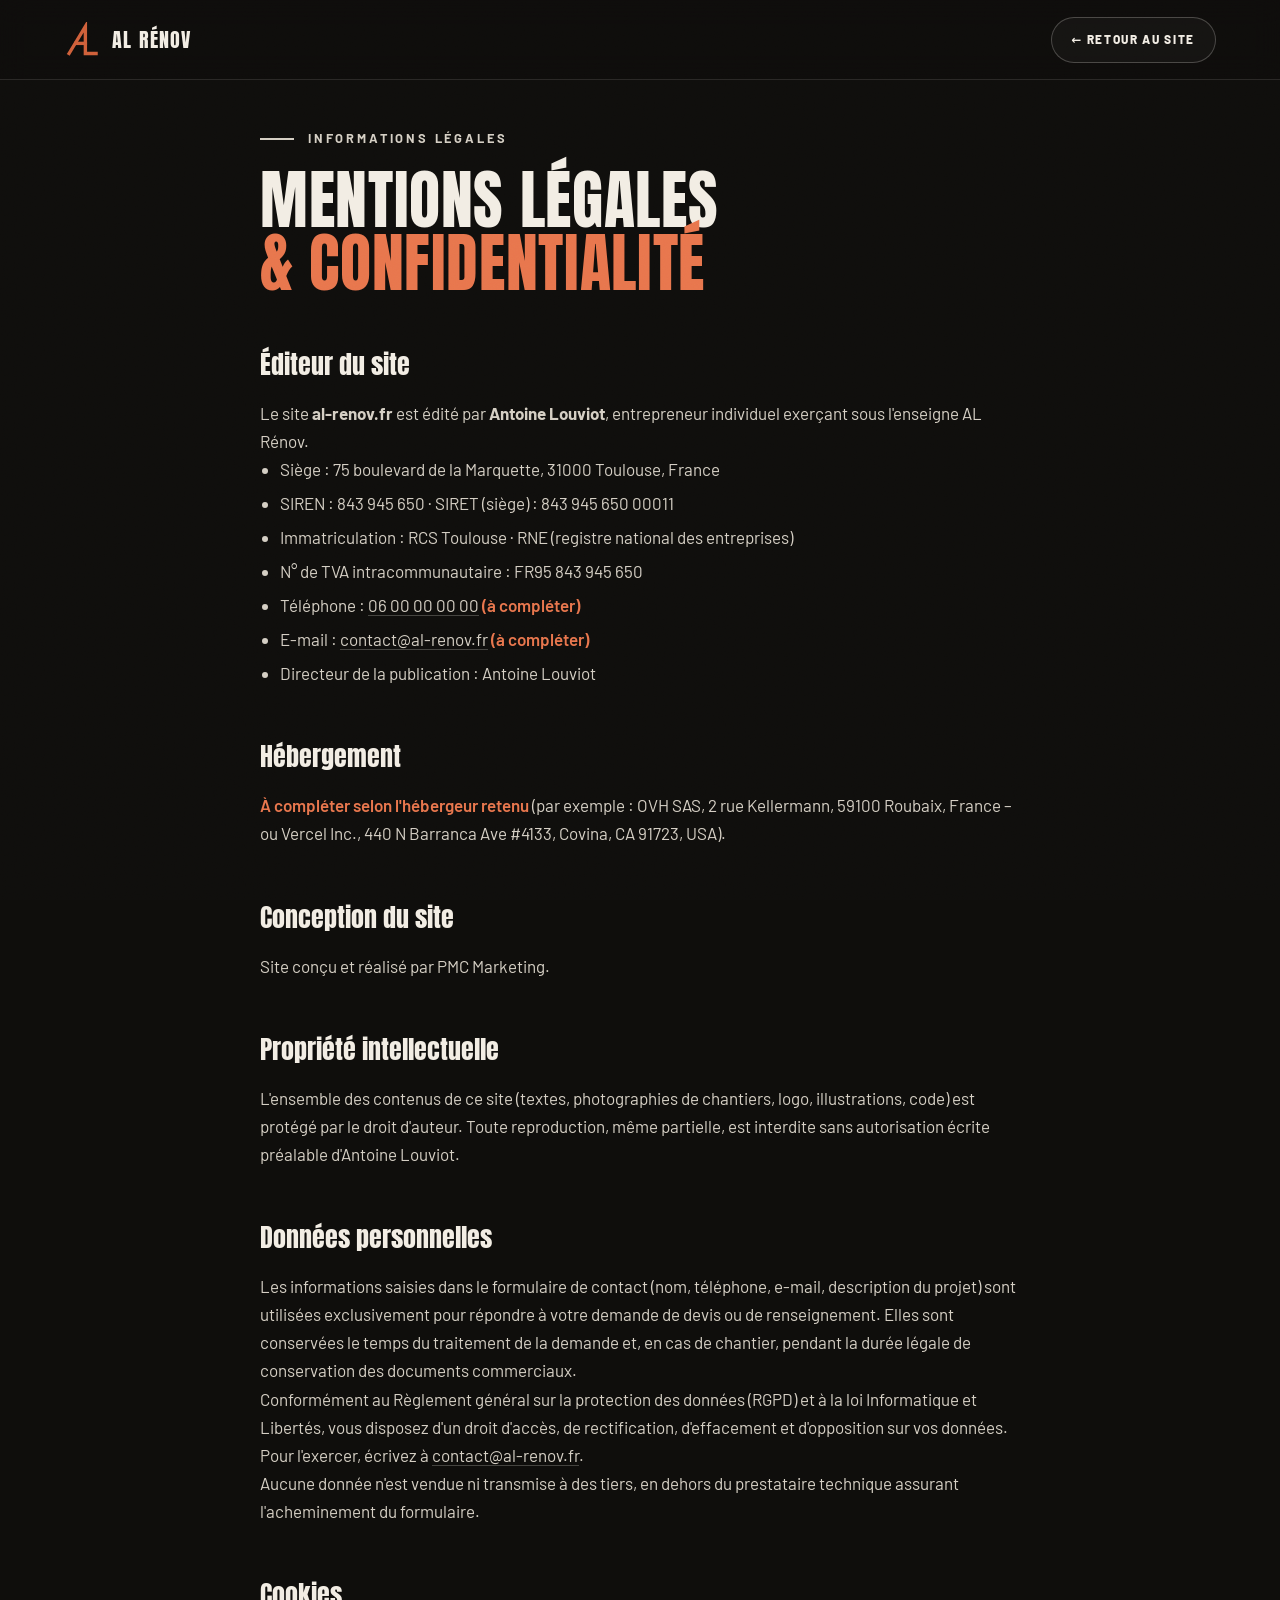
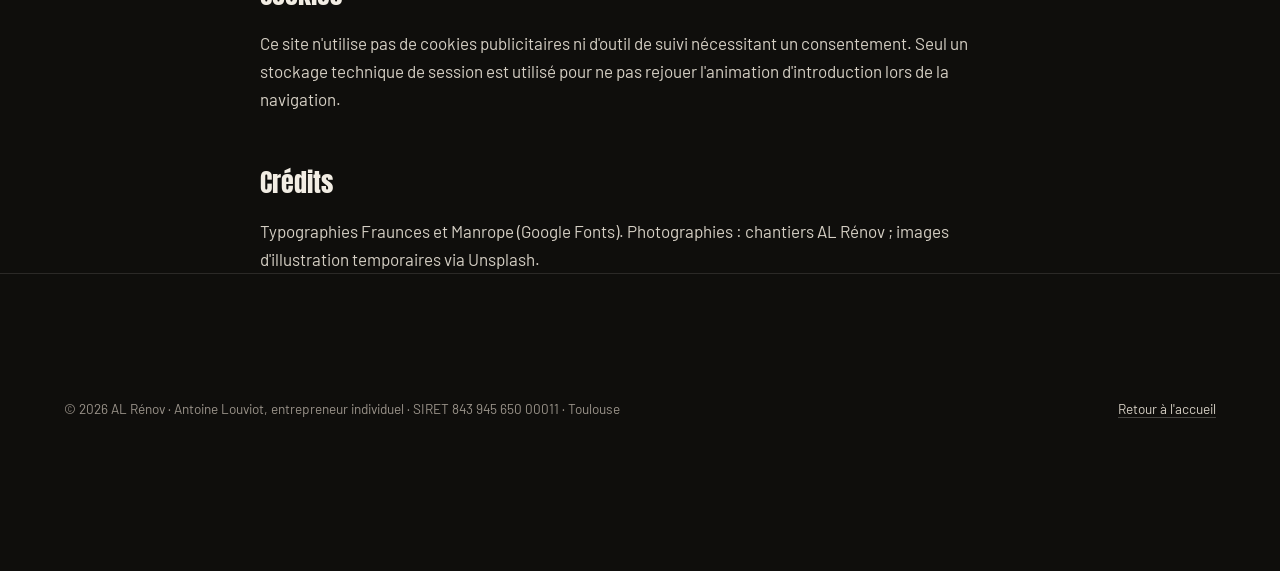
==== commit ece74a2d: "v2 : typo Anton/Barlow, héros avant/après, cartes métiers avec visuels, réalisations en scroll horiz" ====
--- a/mentions-legales.html
+++ b/mentions-legales.html
@@ -11,7 +11,7 @@
   <link rel="icon" href="assets/favicon.svg" type="image/svg+xml">
   <link rel="preconnect" href="https://fonts.googleapis.com">
   <link rel="preconnect" href="https://fonts.gstatic.com" crossorigin>
-  <link rel="stylesheet" href="https://fonts.googleapis.com/css2?family=Fraunces:ital,opsz,wght@0,9..144,300..700;1,9..144,300..700&family=Manrope:wght@400;500;600;700&display=swap">
+  <link rel="stylesheet" href="https://fonts.googleapis.com/css2?family=Anton&family=Barlow:wght@400;500;600;700;800&display=swap">
   <link rel="stylesheet" href="css/styles.css">
   <style>
     .legal { padding-top: calc(var(--nav-h) + 48px); }
--- a/css/styles.css
+++ b/css/styles.css
@@ -1,6 +1,7 @@
 /* =====================================================================
    AL Rénov — Antoine Louviot · Artisan rénovation Toulouse
-   Design tokens, layout, 3D hero, sections, responsive, motion.
+   v2 : typo lourde (Anton + Barlow), héros avant/après, scroll horizontal,
+   frise, carrousel d'avis. Design tokens, sections, responsive, motion.
    ===================================================================== */
 
 :root {
@@ -11,11 +12,11 @@
   --ink-2: #d5cfc4;
   --muted: #9a938a;
   --line: rgba(242, 237, 228, 0.12);
-  --line-strong: rgba(242, 237, 228, 0.22);
-
-  --accent: #c8623c;
-  --accent-2: #e07a50;
-  --accent-soft: rgba(200, 98, 60, 0.14);
+  --line-strong: rgba(242, 237, 228, 0.24);
+
+  --accent: #d0603a;
+  --accent-2: #e8764d;
+  --accent-soft: rgba(208, 96, 58, 0.16);
   --accent-ink: #fff4ec;
 
   --paper: #f1ece3;
@@ -23,21 +24,20 @@
   --paper-3: #fbf9f5;
   --ink-dark: #15130f;
   --ink-dark-2: #3d3833;
-  --muted-dark: #6f685f;
+  --muted-dark: #6a635a;
   --line-dark: rgba(21, 19, 15, 0.12);
 
-  --font-display: "Fraunces", "Iowan Old Style", Georgia, serif;
-  --font-body: "Manrope", system-ui, -apple-system, "Segoe UI", sans-serif;
-
-  --nav-h: 76px;
+  --font-display: "Anton", "Arial Narrow", Impact, sans-serif;
+  --font-body: "Barlow", system-ui, -apple-system, "Segoe UI", sans-serif;
+
+  --nav-h: 80px;
   --gutter: clamp(20px, 5vw, 72px);
   --max: 1360px;
-  --radius: 22px;
-  --radius-sm: 14px;
+  --radius: 20px;
+  --radius-sm: 12px;
 
   --ease-out: cubic-bezier(0.16, 1, 0.3, 1);
   --ease-in-out: cubic-bezier(0.65, 0, 0.35, 1);
-  --dur: 0.5s;
 }
 
 /* ---------- Reset ---------- */
@@ -47,16 +47,10 @@
 .lenis.lenis-smooth { scroll-behavior: auto !important; }
 .lenis.lenis-stopped { overflow: hidden; }
 body {
-  margin: 0;
-  background: var(--bg);
-  color: var(--ink);
-  font-family: var(--font-body);
-  font-size: 1.0625rem;
-  line-height: 1.6;
-  -webkit-font-smoothing: antialiased;
-  -moz-osx-font-smoothing: grayscale;
-  overflow-x: clip;
-  text-rendering: optimizeLegibility;
+  margin: 0; background: var(--bg); color: var(--ink);
+  font-family: var(--font-body); font-size: 1.0625rem; line-height: 1.65;
+  -webkit-font-smoothing: antialiased; -moz-osx-font-smoothing: grayscale;
+  overflow-x: clip; text-rendering: optimizeLegibility;
 }
 img, svg, video { display: block; max-width: 100%; }
 img { height: auto; }
@@ -68,22 +62,15 @@
 input, textarea, select { font: inherit; color: inherit; }
 ::selection { background: var(--accent); color: var(--accent-ink); }
 :focus-visible { outline: 2px solid var(--accent-2); outline-offset: 3px; border-radius: 4px; }
-
-.visually-hidden {
-  position: absolute !important; width: 1px; height: 1px; padding: 0; margin: -1px;
-  overflow: hidden; clip: rect(0 0 0 0); white-space: nowrap; border: 0;
-}
-.skip {
-  position: fixed; top: 12px; left: 12px; z-index: 10001;
-  padding: 10px 14px; background: var(--accent); color: var(--accent-ink);
-  border-radius: 8px; transform: translateY(-200%); transition: transform 0.2s;
-}
+strong { font-weight: 700; }
+
+.visually-hidden { position: absolute !important; width: 1px; height: 1px; padding: 0; margin: -1px; overflow: hidden; clip: rect(0 0 0 0); white-space: nowrap; border: 0; }
+.skip { position: fixed; top: 12px; left: 12px; z-index: 10001; padding: 10px 14px; background: var(--accent); color: var(--accent-ink); border-radius: 8px; transform: translateY(-200%); transition: transform 0.2s; }
 .skip:focus { transform: none; }
 
 /* grain overlay */
 body::after {
-  content: ""; position: fixed; inset: 0; z-index: 9990; pointer-events: none;
-  opacity: 0.055; mix-blend-mode: overlay;
+  content: ""; position: fixed; inset: 0; z-index: 9990; pointer-events: none; opacity: 0.05; mix-blend-mode: overlay;
   background-image: url("data:image/svg+xml,%3Csvg xmlns='http://www.w3.org/2000/svg' width='160' height='160'%3E%3Cfilter id='n'%3E%3CfeTurbulence type='fractalNoise' baseFrequency='.9' numOctaves='2' stitchTiles='stitch'/%3E%3C/filter%3E%3Crect width='100%25' height='100%25' filter='url(%23n)'/%3E%3C/svg%3E");
 }
 
@@ -91,349 +78,248 @@
 
 /* ---------- Typography ---------- */
 .eyebrow {
-  font-size: 0.78rem; font-weight: 600; letter-spacing: 0.18em; text-transform: uppercase;
-  color: var(--accent); margin-bottom: 18px; display: flex; align-items: center; gap: 12px;
-}
-.eyebrow::before { content: ""; width: 28px; height: 1px; background: currentColor; }
+  font-size: 0.8rem; font-weight: 700; letter-spacing: 0.22em; text-transform: uppercase;
+  color: var(--accent-2); margin-bottom: 20px; display: flex; align-items: center; gap: 14px;
+}
+.light .eyebrow { color: var(--accent); }
+.eyebrow::before { content: ""; width: 34px; height: 2px; background: currentColor; }
 .section-title {
-  font-family: var(--font-display); font-weight: 400; font-size: clamp(2.1rem, 4.8vw, 4rem);
-  line-height: 1.02; letter-spacing: -0.02em; max-width: 19ch; text-wrap: balance;
-}
-.section-title em { font-style: italic; font-weight: 300; color: var(--accent-2); }
+  font-family: var(--font-display); font-weight: 400; text-transform: uppercase;
+  font-size: clamp(2.4rem, 5vw, 4.4rem); line-height: 0.98; letter-spacing: 0.01em;
+  max-width: 17ch; text-wrap: balance;
+}
+.section-title em { font-style: normal; color: var(--accent-2); }
 .light .section-title em { color: var(--accent); }
-.section-lead { color: var(--muted); max-width: 56ch; margin-top: 22px; font-size: 1.05rem; }
+.section-lead { color: var(--muted); max-width: 54ch; margin-top: 22px; font-size: 1.08rem; }
 .light .section-lead { color: var(--muted-dark); }
-.section-head { margin-bottom: clamp(44px, 6vw, 80px); }
-.section-head--row { display: flex; align-items: flex-end; justify-content: space-between; gap: 32px; flex-wrap: wrap; }
-
-section { position: relative; padding: clamp(88px, 12vw, 170px) 0; }
+.section-head { margin-bottom: clamp(44px, 6vw, 76px); }
+.section-head--row { display: flex; align-items: flex-end; justify-content: space-between; gap: 32px 64px; flex-wrap: wrap; }
+.section-head--row .section-lead { margin-top: 0; max-width: 44ch; padding-bottom: 6px; }
+
+section { position: relative; padding: clamp(84px, 11vw, 150px) 0; }
 .light { background: var(--paper); color: var(--ink-dark); }
-.light .eyebrow { color: var(--accent); }
+
+.tags { display: flex; flex-wrap: wrap; gap: 6px; margin-top: 8px; }
+.tags li { font-size: 0.72rem; font-weight: 700; letter-spacing: 0.08em; text-transform: uppercase; padding: 7px 11px; border-radius: 999px; border: 1px solid var(--line-strong); color: var(--ink); }
+.light .tags li { border-color: rgba(21,19,15,0.18); color: var(--ink-dark-2); }
 
 /* ---------- Buttons ---------- */
 .btn {
   --btn-bg: transparent; --btn-fg: var(--ink); --btn-bd: var(--line-strong);
-  position: relative; display: inline-flex; align-items: center; justify-content: center; gap: 10px;
-  min-height: 52px; padding: 0 26px; border-radius: 999px;
-  background: var(--btn-bg); color: var(--btn-fg); border: 1px solid var(--btn-bd);
-  font-weight: 600; font-size: 0.95rem; letter-spacing: 0.01em; white-space: nowrap;
-  cursor: pointer; overflow: hidden; isolation: isolate;
+  position: relative; display: inline-flex; align-items: center; justify-content: center; gap: 12px;
+  min-height: 54px; padding: 0 28px; border-radius: 999px;
+  background: var(--btn-bg); color: var(--btn-fg); border: 1.5px solid var(--btn-bd);
+  font-weight: 800; font-size: 0.82rem; letter-spacing: 0.14em; text-transform: uppercase; white-space: nowrap;
+  cursor: pointer; overflow: hidden; isolation: isolate; touch-action: manipulation;
   transition: color 0.35s var(--ease-out), border-color 0.35s, transform 0.35s var(--ease-out), background-color 0.35s;
-  touch-action: manipulation;
-}
-.btn::before {
-  content: ""; position: absolute; inset: -1px; z-index: -1; border-radius: inherit;
-  background: var(--accent-2); transform: translateY(101%); transition: transform 0.5s var(--ease-out);
-}
+}
+.btn::before { content: ""; position: absolute; inset: -1px; z-index: -1; border-radius: inherit; background: var(--accent-2); transform: translateY(101%); transition: transform 0.5s var(--ease-out); }
 .btn:hover::before, .btn:focus-visible::before { transform: translateY(0); }
 .btn:hover { color: var(--accent-ink); border-color: transparent; }
 .btn svg { transition: transform 0.4s var(--ease-out); flex: none; }
 .btn:hover svg { transform: translateX(4px); }
 .btn--primary { --btn-bg: var(--accent); --btn-fg: var(--accent-ink); --btn-bd: transparent; }
-.btn--ghost { --btn-bg: rgba(255,255,255,0.02); }
-.light .btn--ghost { --btn-fg: var(--ink-dark); --btn-bd: rgba(21,19,15,0.25); --btn-bg: transparent; }
-.btn--sm { min-height: 44px; padding: 0 18px; font-size: 0.88rem; }
-.btn--lg { min-height: 60px; padding: 0 34px; font-size: 1rem; }
+.btn--ghost { --btn-bg: rgba(255,255,255,0.03); }
+.light .btn--ghost { --btn-fg: var(--ink-dark); --btn-bd: rgba(21,19,15,0.3); --btn-bg: transparent; }
+.btn--sm { min-height: 46px; padding: 0 20px; font-size: 0.74rem; }
+.btn--lg { min-height: 62px; padding: 0 34px; font-size: 0.86rem; }
 
 /* ---------- Loader ---------- */
-.loader {
-  position: fixed; inset: 0; z-index: 10000; background: var(--bg); color: var(--accent);
-  display: grid; place-items: center; gap: 24px;
-}
+.loader { position: fixed; inset: 0; z-index: 10000; background: var(--bg); color: var(--accent); display: grid; place-items: center; }
 .loader__mark { display: flex; flex-direction: column; align-items: center; gap: 18px; }
-.loader__text { font-family: var(--font-display); font-size: 1.25rem; color: var(--ink); letter-spacing: 0.02em; opacity: 0; animation: fadeIn 0.6s 0.7s var(--ease-out) forwards; }
+.loader__text { font-family: var(--font-display); text-transform: uppercase; font-size: 1.4rem; letter-spacing: 0.08em; color: var(--ink); opacity: 0; animation: fadeIn 0.6s 0.7s var(--ease-out) forwards; }
 .loader__stroke { stroke-dasharray: 160; stroke-dashoffset: 160; animation: draw 1s var(--ease-in-out) forwards; }
 .loader__stroke--bar { stroke-dasharray: 20; stroke-dashoffset: 20; animation-delay: 0.6s; animation-duration: 0.4s; }
-.loader__bar { position: absolute; left: 0; right: 0; bottom: 0; height: 2px; background: rgba(255,255,255,0.06); }
+.loader__bar { position: absolute; left: 0; right: 0; bottom: 0; height: 3px; background: rgba(255,255,255,0.06); }
 .loader__bar span { display: block; height: 100%; width: 0; background: var(--accent); animation: bar 1.3s var(--ease-in-out) forwards; }
 @keyframes draw { to { stroke-dashoffset: 0; } }
 @keyframes bar { to { width: 100%; } }
 @keyframes fadeIn { to { opacity: 1; } }
 .loader.is-done { display: none; }
 
-/* ---------- Cursor ---------- */
-.cursor { display: none; }
-@media (hover: hover) and (pointer: fine) {
-  .cursor { display: block; position: fixed; top: 0; left: 0; z-index: 9995; pointer-events: none; mix-blend-mode: difference; }
-  .cursor__dot, .cursor__ring { position: absolute; top: 0; left: 0; border-radius: 50%; transform: translate(-50%, -50%); }
-  .cursor__dot { width: 6px; height: 6px; background: #fff; }
-  .cursor__ring { width: 38px; height: 38px; border: 1px solid rgba(255,255,255,0.7); transition: width 0.3s var(--ease-out), height 0.3s var(--ease-out), background-color 0.3s; }
-  .cursor.is-active .cursor__ring { width: 64px; height: 64px; background: rgba(255,255,255,0.12); }
-  .cursor.is-hidden { opacity: 0; }
-}
-
 /* ---------- Nav ---------- */
-.nav {
-  position: fixed; top: 0; left: 0; right: 0; z-index: 900; height: var(--nav-h);
-  transition: transform 0.5s var(--ease-out), background-color 0.4s, border-color 0.4s, backdrop-filter 0.4s;
-  border-bottom: 1px solid transparent;
-}
-.nav.is-scrolled { background: rgba(15, 14, 12, 0.72); backdrop-filter: blur(14px); -webkit-backdrop-filter: blur(14px); border-color: var(--line); }
+.nav { position: fixed; top: 0; left: 0; right: 0; z-index: 900; height: var(--nav-h); border-bottom: 1px solid transparent; transition: transform 0.5s var(--ease-out), background-color 0.4s, border-color 0.4s; }
+.nav.is-scrolled { background: rgba(15, 14, 12, 0.78); backdrop-filter: blur(14px); -webkit-backdrop-filter: blur(14px); border-color: var(--line); }
 .nav.is-hidden { transform: translateY(-100%); }
 .nav__inner { width: min(100% - 2 * var(--gutter), var(--max)); margin-inline: auto; height: 100%; display: flex; align-items: center; justify-content: space-between; gap: 24px; }
 .brand { display: inline-flex; align-items: center; gap: 12px; color: var(--ink); }
 .brand__mark { color: var(--accent); flex: none; }
-.brand__name { font-family: var(--font-display); font-size: 1.3rem; letter-spacing: 0.01em; line-height: 1; }
-.brand--lg .brand__name { display: flex; flex-direction: column; gap: 6px; font-size: 1.6rem; }
-.brand--lg small { font-family: var(--font-body); font-size: 0.8rem; color: var(--muted); letter-spacing: 0.04em; }
-.nav__links { display: flex; gap: 6px; }
-.nav__links a { position: relative; padding: 10px 14px; font-size: 0.92rem; font-weight: 500; color: var(--ink-2); border-radius: 999px; transition: color 0.3s; }
-.nav__links a::after { content: ""; position: absolute; left: 14px; right: 14px; bottom: 6px; height: 1px; background: var(--accent-2); transform: scaleX(0); transform-origin: right; transition: transform 0.4s var(--ease-out); }
+.brand__name { font-family: var(--font-display); text-transform: uppercase; font-size: 1.25rem; letter-spacing: 0.06em; line-height: 1; }
+.brand--lg .brand__name { display: flex; flex-direction: column; gap: 8px; font-size: 1.7rem; }
+.brand--lg small { font-family: var(--font-body); text-transform: none; font-size: 0.82rem; font-weight: 500; color: var(--muted); letter-spacing: 0.04em; }
+.nav__links { display: flex; gap: 4px; }
+.nav__links a { position: relative; padding: 10px 14px; font-size: 0.78rem; font-weight: 700; letter-spacing: 0.14em; text-transform: uppercase; color: var(--ink-2); transition: color 0.3s; }
+.nav__links a::after { content: ""; position: absolute; left: 14px; right: 14px; bottom: 5px; height: 2px; background: var(--accent-2); transform: scaleX(0); transform-origin: right; transition: transform 0.4s var(--ease-out); }
 .nav__links a:hover, .nav__links a.is-active { color: var(--ink); }
 .nav__links a:hover::after, .nav__links a.is-active::after { transform: scaleX(1); transform-origin: left; }
 .nav__actions { display: flex; align-items: center; gap: 10px; }
-.burger { display: none; width: 46px; height: 46px; border-radius: 50%; border: 1px solid var(--line-strong); position: relative; }
-.burger span { position: absolute; left: 14px; right: 14px; height: 1.5px; background: var(--ink); transition: transform 0.4s var(--ease-out), top 0.4s var(--ease-out); }
-.burger span:first-child { top: 18px; } .burger span:last-child { top: 26px; }
-.burger[aria-expanded="true"] span:first-child { top: 22px; transform: rotate(45deg); }
-.burger[aria-expanded="true"] span:last-child { top: 22px; transform: rotate(-45deg); }
+.nav__phone span { font-weight: 800; letter-spacing: 0.06em; }
+.burger { display: none; width: 48px; height: 48px; border-radius: 50%; border: 1.5px solid var(--line-strong); position: relative; }
+.burger span { position: absolute; left: 15px; right: 15px; height: 2px; background: var(--ink); transition: transform 0.4s var(--ease-out), top 0.4s var(--ease-out); }
+.burger span:first-child { top: 18px; } .burger span:last-child { top: 27px; }
+.burger[aria-expanded="true"] span:first-child { top: 23px; transform: rotate(45deg); }
+.burger[aria-expanded="true"] span:last-child { top: 23px; transform: rotate(-45deg); }
 
 /* ---------- Mobile menu ---------- */
-.menu {
-  position: fixed; inset: 0; z-index: 890; background: var(--bg-2); color: var(--ink);
-  clip-path: circle(0 at calc(100% - 44px) 38px); transition: clip-path 0.7s var(--ease-in-out); visibility: hidden;
-}
-.menu.is-open { clip-path: circle(160% at calc(100% - 44px) 38px); visibility: visible; }
+.menu { position: fixed; inset: 0; z-index: 890; background: var(--bg-2); color: var(--ink); clip-path: circle(0 at calc(100% - 44px) 40px); transition: clip-path 0.7s var(--ease-in-out); visibility: hidden; }
+.menu.is-open { clip-path: circle(160% at calc(100% - 44px) 40px); visibility: visible; }
 .menu__inner { height: 100%; padding: calc(var(--nav-h) + 24px) var(--gutter) 40px; display: flex; flex-direction: column; justify-content: space-between; overflow: auto; }
-.menu__links { display: flex; flex-direction: column; gap: 6px; }
-.menu__links a { font-family: var(--font-display); font-size: clamp(2rem, 9vw, 3rem); line-height: 1.15; display: flex; align-items: baseline; gap: 16px; padding: 6px 0; border-bottom: 1px solid var(--line); opacity: 0; transform: translateY(20px); transition: opacity 0.5s var(--ease-out), transform 0.5s var(--ease-out); }
-.menu__links a span { font-family: var(--font-body); font-size: 0.8rem; color: var(--accent); letter-spacing: 0.1em; }
+.menu__links { display: flex; flex-direction: column; gap: 4px; }
+.menu__links a { font-family: var(--font-display); text-transform: uppercase; font-size: clamp(2.2rem, 10vw, 3.4rem); letter-spacing: 0.02em; line-height: 1.1; display: flex; align-items: baseline; gap: 16px; padding: 8px 0; border-bottom: 1px solid var(--line); opacity: 0; transform: translateY(20px); transition: opacity 0.5s var(--ease-out), transform 0.5s var(--ease-out); }
+.menu__links a span { font-family: var(--font-body); font-size: 0.8rem; font-weight: 700; color: var(--accent-2); letter-spacing: 0.1em; }
 .menu.is-open .menu__links a { opacity: 1; transform: none; }
 .menu.is-open .menu__links a:nth-child(1) { transition-delay: 0.25s; } .menu.is-open .menu__links a:nth-child(2) { transition-delay: 0.3s; }
 .menu.is-open .menu__links a:nth-child(3) { transition-delay: 0.35s; } .menu.is-open .menu__links a:nth-child(4) { transition-delay: 0.4s; }
 .menu.is-open .menu__links a:nth-child(5) { transition-delay: 0.45s; }
 .menu__foot { display: flex; flex-direction: column; gap: 14px; padding-top: 32px; }
 .menu__foot .btn { align-self: flex-start; }
-.menu__line { color: var(--ink-2); font-size: 1rem; }
+.menu__line { color: var(--ink-2); font-size: 1rem; font-weight: 500; }
 
 /* =====================================================================
    HERO
    ===================================================================== */
-.hero { padding: 0; min-height: 100svh; overflow: visible; }
-.hero__pin { min-height: 100svh; display: flex; flex-direction: column; justify-content: center; position: relative; }
-.hero__inner {
-  width: min(100% - 2 * var(--gutter), var(--max)); margin-inline: auto;
-  display: grid; grid-template-columns: minmax(0, 1.05fr) minmax(0, 1fr); align-items: center; gap: clamp(24px, 4vw, 64px);
-  padding-top: var(--nav-h);
-}
-.hero__title { display: flex; flex-direction: column; gap: 22px; }
-.hero__kicker { display: block; font-family: var(--font-body); font-size: 0.8rem; font-weight: 600; letter-spacing: 0.18em; text-transform: uppercase; color: var(--accent); }
-.hero__display { display: block; font-family: var(--font-display); font-weight: 300; font-size: clamp(3.1rem, 8.4vw, 7.4rem); line-height: 0.96; letter-spacing: -0.03em; }
-.hero__display .line { display: block; overflow: hidden; padding-bottom: 0.08em; margin-bottom: -0.08em; }
+.hero { padding: calc(var(--nav-h) + clamp(40px, 6vw, 80px)) 0 0; min-height: 100svh; display: flex; flex-direction: column; justify-content: space-between; overflow: hidden; isolation: isolate; }
+.hero__bg { position: absolute; inset: 0; width: 100%; height: 100%; object-fit: cover; z-index: -3; filter: saturate(0.7); }
+.hero__veil { position: absolute; inset: 0; z-index: -2; background: linear-gradient(90deg, rgba(15,14,12,0.96) 0%, rgba(15,14,12,0.9) 45%, rgba(15,14,12,0.78) 100%), linear-gradient(180deg, rgba(15,14,12,0.6) 0%, rgba(15,14,12,0.2) 40%, var(--bg) 100%); }
+.hero__plan { position: absolute; inset: 0; width: 100%; height: 100%; z-index: -1; pointer-events: none; }
+.hero__plan .plan__ink { color: rgba(242,237,228,0.16); }
+.hero__plan .plan__accent { color: rgba(232,118,77,0.55); }
+.hero__inner { display: grid; grid-template-columns: minmax(0, 1.18fr) minmax(0, 0.82fr); align-items: center; gap: clamp(28px, 5vw, 72px); }
+.hero__title { display: flex; flex-direction: column; gap: 24px; }
+.hero__kicker { display: flex; align-items: center; gap: 14px; flex-wrap: wrap; font-family: var(--font-body); font-size: 0.8rem; font-weight: 700; letter-spacing: 0.22em; text-transform: uppercase; color: var(--accent-2); }
+.hero__kicker::before { content: ""; width: 34px; height: 2px; background: currentColor; }
+.hero__display { display: block; font-family: var(--font-display); text-transform: uppercase; font-size: clamp(3rem, 5.7vw, 5.6rem); line-height: 0.96; letter-spacing: 0.01em; }
+.hero__display .line { display: block; overflow: hidden; padding-bottom: 0.06em; margin-bottom: -0.06em; }
 .hero__display .line__in { display: block; }
-.hero__display em { font-style: italic; color: var(--accent-2); }
-.hero__lead { margin-top: 28px; max-width: 46ch; color: var(--ink-2); font-size: 1.08rem; }
-.hero__cta { display: flex; flex-wrap: wrap; gap: 12px; margin-top: 34px; }
-.hero__steps { display: flex; gap: 22px; margin-top: 44px; padding-top: 22px; border-top: 1px solid var(--line); font-size: 0.82rem; letter-spacing: 0.08em; text-transform: uppercase; color: var(--muted); }
-.hero__steps li { display: flex; align-items: center; gap: 8px; transition: color 0.4s; }
-.hero__steps li span { font-size: 0.7rem; color: var(--muted); transition: color 0.4s; }
-.hero__steps li.is-active { color: var(--ink); }
-.hero__steps li.is-active span { color: var(--accent-2); }
-.hero__cue { position: absolute; left: 50%; bottom: 22px; transform: translateX(-50%); display: flex; align-items: center; gap: 12px; font-size: 0.72rem; letter-spacing: 0.16em; text-transform: uppercase; color: var(--muted); white-space: nowrap; }
-.hero__cue-line { width: 44px; height: 1px; background: var(--line-strong); position: relative; overflow: hidden; }
-.hero__cue-line::after { content: ""; position: absolute; inset: 0; background: var(--accent-2); transform: translateX(-100%); animation: cue 2.2s var(--ease-in-out) infinite; }
-@keyframes cue { 0% { transform: translateX(-100%); } 60%, 100% { transform: translateX(100%); } }
-
-/* ---------- 3D room (pure CSS) ---------- */
-.hero__scene {
-  --s: clamp(240px, 27vw, 430px);
-  --rx: -24; --ry: -34;
-  position: relative; height: calc(var(--s) * 1.45); display: grid; place-items: center;
-  perspective: 1500px; perspective-origin: 50% 40%;
-}
-.hero__scene::before {
-  content: ""; position: absolute; inset: -10% -6%; pointer-events: none;
-  background-image: radial-gradient(rgba(242,237,228,0.16) 1px, transparent 1.4px);
-  background-size: 26px 26px;
-  -webkit-mask-image: radial-gradient(closest-side, #000 20%, transparent 100%); mask-image: radial-gradient(closest-side, #000 20%, transparent 100%);
-}
-.room {
-  position: relative; width: var(--s); height: var(--s); transform-style: preserve-3d;
-  --mx: 0; --my: 0;
-  transform: translateY(calc(var(--s) * -0.06)) rotateX(calc((var(--rx) + var(--mx)) * 1deg)) rotateY(calc((var(--ry) + var(--my)) * 1deg));
-}
-.face { position: absolute; inset: 0; overflow: hidden; backface-visibility: hidden; }
-.face--back { transform: translateZ(calc(var(--s) * -0.5)); }
-.face--left { transform: rotateY(90deg) translateZ(calc(var(--s) * -0.5)); }
-.face--floor { transform: rotateX(90deg) translateZ(calc(var(--s) * -0.5)); }
-
-.raw { position: absolute; inset: 0; }
-.face--back .raw {
-  background:
-    radial-gradient(60% 40% at 30% 60%, rgba(255,255,255,0.05), transparent 70%),
-    radial-gradient(40% 30% at 75% 30%, rgba(255,255,255,0.04), transparent 70%),
-    linear-gradient(180deg, #34302b, #282521);
-}
-.face--left .raw {
-  background:
-    radial-gradient(50% 40% at 40% 40%, rgba(255,255,255,0.035), transparent 70%),
-    linear-gradient(180deg, #262320, #1d1a17);
-}
-.face--back .raw::after, .face--left .raw::after {
-  content: ""; position: absolute; inset: 0; opacity: 0.35;
-  background-image: repeating-linear-gradient(0deg, transparent 0 24px, rgba(255,255,255,0.03) 24px 25px), repeating-linear-gradient(90deg, transparent 0 48px, rgba(255,255,255,0.03) 48px 49px);
-}
-.paint { position: absolute; inset: 0; transform: scaleX(0); }
-.paint--back { transform-origin: left center; background: linear-gradient(180deg, #eee6d8 0%, #e2d9c8 100%); }
-.paint--left { transform-origin: right center; background: linear-gradient(180deg, #d6ccbb 0%, #c7bcaa 100%); }
-.paint::after { content: ""; position: absolute; top: 0; bottom: 0; right: 0; width: 6px; background: linear-gradient(90deg, transparent, rgba(255,255,255,0.7)); }
-.paint--left::after { right: auto; left: 0; background: linear-gradient(270deg, transparent, rgba(255,255,255,0.6)); }
-.plinth { position: absolute; left: 0; right: 0; bottom: 0; height: 4.5%; background: linear-gradient(180deg, #f6f1e8, #ddd5c6); transform: scaleX(0); box-shadow: 0 -1px 0 rgba(0,0,0,0.08); }
-.plinth--back { transform-origin: left; }
-.plinth--left { transform-origin: right; }
-
-.window { position: absolute; top: 12%; right: 10%; width: 36%; height: auto; }
-.window__sky { fill: url(#skyGrad); fill: #b9cfdc; opacity: 0; }
-.window__frame { stroke: #fbf8f2; stroke-width: 5; fill: none; }
-.door { position: absolute; left: 12%; bottom: 4.5%; width: 30%; height: auto; }
-.door__leaf { fill: #cfc4b2; opacity: 0; }
-.door__frame, .door__panel { stroke: #f7f2ea; stroke-width: 5; fill: none; }
-.door__panel { stroke-width: 3; }
-.door__knob { fill: #c8623c; opacity: 0; }
-.draw { stroke-dasharray: 1; stroke-dashoffset: 1; }
-
-.face--floor .floor-raw { position: absolute; inset: 0; background: linear-gradient(180deg, #24211d, #1b1815); }
-.face--floor .floor-raw::after { content: ""; position: absolute; inset: 0; opacity: 0.5; background-image: radial-gradient(rgba(255,255,255,0.05) 1px, transparent 1.5px); background-size: 14px 14px; }
-.planks { position: absolute; inset: 0; display: grid; grid-template-columns: repeat(6, 1fr); grid-auto-rows: 1fr; gap: 2px; padding: 0; background: transparent; }
-.plank { background: linear-gradient(90deg, var(--c1), var(--c2)); box-shadow: inset 0 0 0 1px rgba(0,0,0,0.06); opacity: 0; position: relative; grid-column: span 2; }
-.plank--half { grid-column: span 1; }
-.plank::after { content: ""; position: absolute; inset: 0; background-image: repeating-linear-gradient(0deg, transparent 0 6px, rgba(0,0,0,0.045) 6px 7px); opacity: 0.6; }
-.glow { position: absolute; inset: 0; background: radial-gradient(45% 45% at 50% 42%, rgba(255, 196, 130, 0.55), rgba(255,196,130,0.12) 45%, transparent 70%); opacity: 0; mix-blend-mode: screen; }
-
-.lamp {
-  position: absolute; left: 50%; top: 50%; width: 0; height: 0;
-  transform: translate3d(0, calc(var(--s) * -0.5), 0) rotateY(calc((var(--ry) + var(--my)) * -1deg)) rotateX(calc((var(--rx) + var(--mx)) * -1deg));
-}
-.lamp__inner { position: absolute; left: 0; top: 0; width: 0; display: flex; flex-direction: column; align-items: center; }
-.lamp__cord { width: 2px; height: calc(var(--s) * 0.28); background: linear-gradient(180deg, #3a3631, #26231f); }
-.lamp__shade { width: calc(var(--s) * 0.22); height: calc(var(--s) * 0.11); background: linear-gradient(180deg, #2a2723, #151310); clip-path: polygon(30% 0, 70% 0, 100% 100%, 0 100%); position: relative; }
-.lamp__shade::after { content: ""; position: absolute; left: 0; right: 0; bottom: 0; height: 3px; background: rgba(255, 200, 140, 0); transition: background 0.3s; }
-.lamp__bulb { width: calc(var(--s) * 0.06); height: calc(var(--s) * 0.06); margin-top: calc(var(--s) * -0.03); border-radius: 50%; background: #3a3631; box-shadow: none; }
-.lamp.is-on .lamp__bulb { background: #ffe1b5; box-shadow: 0 0 14px 4px rgba(255, 210, 150, 0.8), 0 0 60px 20px rgba(255, 190, 120, 0.35); }
-.lamp.is-on .lamp__shade::after { background: rgba(255, 200, 140, 0.9); }
-.scene__shadow { position: absolute; left: 50%; top: 50%; width: calc(var(--s) * 1.5); height: calc(var(--s) * 0.5); transform: translate(-50%, calc(var(--s) * 0.42)); background: radial-gradient(50% 50% at 50% 50%, rgba(0,0,0,0.6), transparent 70%); filter: blur(18px); pointer-events: none; z-index: -1; }
-
-/* =====================================================================
-   INTRO / STATEMENT
-   ===================================================================== */
-.intro { padding-top: clamp(80px, 10vw, 140px); }
-.intro__statement {
-  font-family: var(--font-display); font-weight: 300; font-size: clamp(1.55rem, 3.2vw, 2.7rem); line-height: 1.28; letter-spacing: -0.01em;
-  max-width: 30ch; text-wrap: pretty;
-}
-.intro__statement .w { display: inline-block; opacity: 0.16; transition: opacity 0.3s; }
-.stats { display: grid; grid-template-columns: repeat(4, 1fr); gap: 20px; margin-top: clamp(56px, 8vw, 110px); border-top: 1px solid var(--line); padding-top: 34px; }
-.stat { display: flex; flex-direction: column; gap: 10px; }
-.stat__num { font-family: var(--font-display); font-size: clamp(2.6rem, 5vw, 4.4rem); line-height: 1; letter-spacing: -0.02em; font-variant-numeric: tabular-nums; }
-.stat__num small { font-size: 0.42em; color: var(--accent-2); font-style: italic; font-weight: 300; }
-.stat__label { color: var(--muted); font-size: 0.92rem; max-width: 20ch; }
-
-/* =====================================================================
-   SERVICES — bento
-   ===================================================================== */
-.bento { display: grid; grid-template-columns: repeat(12, 1fr); gap: 16px; }
-.card {
-  --tx: 0deg; --ty: 0deg; --mx: 50%; --my: 50%;
-  position: relative; grid-column: span 4; padding: 30px; border-radius: var(--radius);
-  background: var(--paper-3); border: 1px solid var(--line-dark); color: var(--ink-dark);
-  transform: perspective(900px) rotateX(var(--tx)) rotateY(var(--ty)); transform-style: preserve-3d;
-  transition: transform 0.25s ease-out, box-shadow 0.4s var(--ease-out); will-change: transform;
-  display: flex; flex-direction: column; gap: 14px; min-height: 300px; overflow: hidden;
-}
-.card::after {
-  content: ""; position: absolute; inset: 0; pointer-events: none; opacity: 0; transition: opacity 0.4s;
-  background: radial-gradient(360px circle at var(--mx) var(--my), rgba(200, 98, 60, 0.14), transparent 60%);
-}
-.card:hover::after { opacity: 1; }
-.card:hover { box-shadow: 0 30px 60px -30px rgba(21, 19, 15, 0.35); }
-.card__num { font-size: 0.75rem; letter-spacing: 0.16em; color: var(--muted-dark); font-weight: 600; }
-.card h3 { font-family: var(--font-display); font-weight: 500; font-size: 1.5rem; line-height: 1.15; letter-spacing: -0.01em; margin-top: 4px; }
-.card p { color: var(--muted-dark); font-size: 0.97rem; flex: 1; }
-.card .icon { width: 44px; height: 44px; color: var(--accent); }
-.card__tags { display: flex; flex-wrap: wrap; gap: 6px; margin-top: 6px; }
-.card__tags li { font-size: 0.75rem; font-weight: 600; letter-spacing: 0.03em; padding: 6px 10px; border-radius: 999px; border: 1px solid var(--line-dark); color: var(--ink-dark-2); }
-.card--feature { grid-column: span 8; min-height: 460px; padding: 0; color: var(--ink); border-color: transparent; background: var(--bg-3); }
-.card--feature .card__bg { position: absolute; inset: 0; width: 100%; height: 100%; object-fit: cover; transition: transform 1.2s var(--ease-out); }
-.card--feature:hover .card__bg { transform: scale(1.04); }
-.card--feature .card__body { position: relative; z-index: 1; padding: 30px; height: 100%; display: flex; flex-direction: column; gap: 14px; justify-content: flex-end; background: linear-gradient(180deg, rgba(15,14,12,0.1) 0%, rgba(15,14,12,0.55) 50%, rgba(15,14,12,0.92) 100%); }
-.card--feature .card__num, .card--feature p { color: var(--ink-2); }
-.card--feature p { flex: 0; max-width: 52ch; }
-.card--feature .icon { color: var(--accent-2); }
-.card--feature .card__tags li { border-color: var(--line-strong); color: var(--ink); }
-.card--wide { grid-column: span 8; }
-.draw-icon path, .draw-icon rect, .draw-icon circle { stroke-dasharray: 1; stroke-dashoffset: 1; }
-.no-js .draw-icon path, .no-js .draw-icon rect, .no-js .draw-icon circle { stroke-dashoffset: 0; }
-
-/* =====================================================================
-   WORKS — before/after + stacked cards
-   ===================================================================== */
-.works { background: var(--bg); }
-.ba { margin-bottom: clamp(56px, 8vw, 110px); }
-.ba__frame { position: relative; border-radius: var(--radius); overflow: hidden; aspect-ratio: 16 / 9; max-height: 78vh; background: var(--bg-3); isolation: isolate; user-select: none; -webkit-user-select: none; }
+.hero__display em { font-style: normal; color: var(--accent-2); }
+.hero__lead { margin-top: 30px; max-width: 52ch; color: var(--ink-2); font-size: 1.12rem; line-height: 1.7; }
+.hero__lead strong { color: var(--ink); }
+.hero__cta { display: flex; flex-wrap: wrap; gap: 12px; margin-top: 36px; }
+.hero__trust { display: flex; align-items: center; gap: 12px; margin-top: 26px; color: var(--muted); font-size: 0.95rem; }
+.hero__trust strong { color: var(--ink); }
+.hero__trust-dots { display: inline-flex; gap: 4px; }
+.hero__trust-dots i { width: 8px; height: 8px; border-radius: 50%; background: var(--accent); }
+.hero__trust-dots i:nth-child(2) { opacity: 0.7; } .hero__trust-dots i:nth-child(3) { opacity: 0.4; }
+
+.hero__visual { position: relative; perspective: 1400px; }
+.hero__visual .ba { transform: rotateY(-7deg) rotateX(3deg); transform-origin: left center; transition: transform 1.2s var(--ease-out); }
+.hero__visual:hover .ba { transform: rotateY(-3deg) rotateX(1deg); }
+.hero__pill { position: absolute; left: 24px; bottom: -22px; display: inline-flex; align-items: center; gap: 10px; padding: 12px 18px; border-radius: 999px; background: rgba(15,14,12,0.85); border: 1px solid var(--line-strong); backdrop-filter: blur(10px); -webkit-backdrop-filter: blur(10px); font-size: 0.74rem; font-weight: 700; letter-spacing: 0.14em; text-transform: uppercase; color: var(--ink); white-space: nowrap; }
+.hero__pill i { width: 8px; height: 8px; border-radius: 50%; background: var(--accent-2); box-shadow: 0 0 0 4px var(--accent-soft); animation: blink 2s infinite; }
+@keyframes blink { 50% { opacity: 0.35; } }
+
+.hero__stats { display: grid; grid-template-columns: repeat(4, 1fr); border-top: 1px solid var(--line); margin-top: clamp(56px, 8vw, 96px); padding: 0; }
+.stat { display: flex; flex-direction: column; gap: 8px; padding: 30px 28px 34px 0; border-right: 1px solid var(--line); margin-right: 28px; }
+.stat:last-child { border-right: 0; margin-right: 0; }
+.stat__num { font-family: var(--font-display); font-size: clamp(2.6rem, 4.6vw, 4.2rem); line-height: 1; letter-spacing: 0.01em; font-variant-numeric: tabular-nums; }
+.stat__num small { font-size: 0.5em; color: var(--accent-2); margin-left: 2px; vertical-align: top; position: relative; top: 0.12em; }
+.stat__label { color: var(--muted); font-size: 0.95rem; font-weight: 500; max-width: 22ch; }
+
+/* ---------- Before / after ---------- */
+.ba__frame { position: relative; border-radius: var(--radius); overflow: hidden; aspect-ratio: 4 / 3; background: var(--bg-3); isolation: isolate; user-select: none; -webkit-user-select: none; box-shadow: 0 40px 80px -30px rgba(0,0,0,0.8), 0 0 0 1px var(--line); }
 .ba__frame img { position: absolute; inset: 0; width: 100%; height: 100%; object-fit: cover; }
 .ba__before { position: absolute; inset: 0; clip-path: inset(0 50% 0 0); will-change: clip-path; }
 .ba__before img { filter: grayscale(0.85) sepia(0.4) brightness(0.55) contrast(0.92) saturate(0.7); }
 .ba__grime { position: absolute; inset: 0; opacity: 0.55; mix-blend-mode: multiply;
-  background:
-    radial-gradient(40% 30% at 20% 20%, rgba(60,40,20,0.5), transparent 70%),
-    radial-gradient(50% 40% at 80% 70%, rgba(40,30,20,0.6), transparent 70%),
-    url("data:image/svg+xml,%3Csvg xmlns='http://www.w3.org/2000/svg' width='200' height='200'%3E%3Cfilter id='n'%3E%3CfeTurbulence type='fractalNoise' baseFrequency='.55' numOctaves='3' stitchTiles='stitch'/%3E%3C/filter%3E%3Crect width='100%25' height='100%25' filter='url(%23n)' opacity='.6'/%3E%3C/svg%3E");
-}
-.ba__handle { position: absolute; top: 0; bottom: 0; left: 50%; width: 2px; background: rgba(255,255,255,0.85); transform: translateX(-50%); pointer-events: none; box-shadow: 0 0 20px rgba(0,0,0,0.4); }
-.ba__knob { position: absolute; top: 50%; left: 50%; width: 56px; height: 56px; border-radius: 50%; background: var(--accent); color: var(--accent-ink); display: grid; place-items: center; transform: translate(-50%, -50%); box-shadow: 0 10px 30px rgba(0,0,0,0.4); }
+  background: radial-gradient(40% 30% at 20% 20%, rgba(60,40,20,0.5), transparent 70%), radial-gradient(50% 40% at 80% 70%, rgba(40,30,20,0.6), transparent 70%),
+    url("data:image/svg+xml,%3Csvg xmlns='http://www.w3.org/2000/svg' width='200' height='200'%3E%3Cfilter id='n'%3E%3CfeTurbulence type='fractalNoise' baseFrequency='.55' numOctaves='3' stitchTiles='stitch'/%3E%3C/filter%3E%3Crect width='100%25' height='100%25' filter='url(%23n)' opacity='.6'/%3E%3C/svg%3E"); }
+.ba__handle { position: absolute; top: 0; bottom: 0; left: 50%; width: 2px; background: rgba(255,255,255,0.9); transform: translateX(-50%); pointer-events: none; box-shadow: 0 0 20px rgba(0,0,0,0.4); }
+.ba__knob { position: absolute; top: 50%; left: 50%; width: 56px; height: 56px; border-radius: 50%; background: var(--accent); color: var(--accent-ink); display: grid; place-items: center; transform: translate(-50%, -50%); box-shadow: 0 10px 30px rgba(0,0,0,0.45); }
 .ba__range { position: absolute; inset: 0; width: 100%; height: 100%; margin: 0; opacity: 0; cursor: ew-resize; -webkit-appearance: none; appearance: none; touch-action: pan-y; z-index: 2; }
 .ba__range::-webkit-slider-thumb { -webkit-appearance: none; width: 80px; height: 100%; }
 .ba__range::-moz-range-thumb { width: 80px; height: 100%; border: 0; }
-.ba__label { position: absolute; top: 18px; padding: 8px 12px; border-radius: 999px; font-size: 0.72rem; font-weight: 700; letter-spacing: 0.14em; text-transform: uppercase; background: rgba(15,14,12,0.6); backdrop-filter: blur(8px); -webkit-backdrop-filter: blur(8px); color: var(--ink); pointer-events: none; }
-.ba__label--before { left: 18px; } .ba__label--after { right: 18px; background: var(--accent); color: var(--accent-ink); }
-.ba__caption { position: absolute; left: 18px; right: 18px; bottom: 16px; font-size: 0.85rem; color: var(--ink-2); pointer-events: none; text-shadow: 0 1px 8px rgba(0,0,0,0.6); }
-.ba__caption em { color: var(--muted); }
-
-.stack { display: grid; gap: 22px; }
-.stack__card { position: sticky; top: calc(var(--nav-h) + 12px + var(--i) * 10px); }
-.stack__card figure {
-  position: relative; border-radius: var(--radius); overflow: hidden; background: var(--bg-3);
-  aspect-ratio: 16 / 9; max-height: calc(100svh - var(--nav-h) - 90px); width: 100%;
-  transform: scale(var(--sc, 1)); transform-origin: top center; box-shadow: 0 -20px 60px -30px rgba(0,0,0,0.8);
-}
-.stack__card figure::after { content: ""; position: absolute; inset: 0; background: var(--bg); opacity: var(--dim, 0); pointer-events: none; }
-.stack__card img { position: absolute; inset: 0; width: 100%; height: 100%; object-fit: cover; }
-.stack__card figcaption { position: absolute; left: 0; right: 0; bottom: 0; padding: clamp(20px, 3vw, 40px); background: linear-gradient(180deg, transparent, rgba(15,14,12,0.85) 60%); display: grid; gap: 10px; }
-.stack__index { font-size: 0.72rem; letter-spacing: 0.16em; color: var(--accent-2); font-weight: 700; }
-.stack__card h3 { font-family: var(--font-display); font-weight: 400; font-size: clamp(1.5rem, 3vw, 2.4rem); line-height: 1.1; letter-spacing: -0.01em; max-width: 22ch; }
-.stack__card p { color: var(--ink-2); max-width: 60ch; font-size: 0.97rem; }
-.stack__card .card__tags li { border-color: var(--line-strong); color: var(--ink); }
-
-/* =====================================================================
-   PROCESS — timeline
-   ===================================================================== */
-.timeline { position: relative; max-width: 1040px; margin: 0 auto; }
-.timeline__svg { position: absolute; inset: 0; width: 100%; height: 100%; overflow: visible; pointer-events: none; }
-.timeline__track { fill: none; stroke: rgba(21,19,15,0.14); stroke-width: 2; }
-.timeline__path { fill: none; stroke: var(--accent); stroke-width: 2.5; stroke-linecap: round; }
-.timeline__marker { position: absolute; width: 16px; height: 16px; margin: -8px 0 0 -8px; border-radius: 50%; background: var(--accent); box-shadow: 0 0 0 6px rgba(200,98,60,0.18); left: 0; top: 0; pointer-events: none; }
-.steps { position: relative; display: grid; grid-template-columns: 1fr 1fr; gap: 40px clamp(40px, 8vw, 120px); }
-.step { position: relative; padding: 76px 0 0 0; max-width: 40ch; }
-.step:nth-child(odd) { grid-column: 1; }
-.step:nth-child(even) { grid-column: 2; margin-top: 140px; }
-.step__num {
-  position: absolute; top: 0; left: 0; width: 56px; height: 56px; border-radius: 50%; display: grid; place-items: center;
-  border: 1.5px solid var(--ink-dark); background: var(--paper); font-family: var(--font-display); font-size: 1.05rem; z-index: 1;
-}
-.step h3 { font-family: var(--font-display); font-weight: 500; font-size: 1.6rem; line-height: 1.15; margin-bottom: 12px; letter-spacing: -0.01em; }
-.step p { color: var(--muted-dark); }
-
-/* =====================================================================
-   QUOTE
-   ===================================================================== */
-.quote { background: var(--bg-2); }
-.quote__figure { max-width: 900px; margin: 0 auto; text-align: center; display: flex; flex-direction: column; align-items: center; gap: 28px; }
-.quote__mark { width: 44px; height: 44px; color: var(--accent); }
-.quote__text { font-family: var(--font-display); font-weight: 300; font-style: italic; font-size: clamp(1.5rem, 3.4vw, 2.6rem); line-height: 1.3; letter-spacing: -0.01em; text-wrap: pretty; }
-.quote__text .w { display: inline-block; opacity: 0.16; }
-.quote__author { display: flex; align-items: center; gap: 14px; text-align: left; color: var(--muted); font-size: 0.92rem; }
-.quote__author strong { color: var(--ink); font-weight: 600; }
-.quote__avatar { width: 46px; height: 46px; border-radius: 50%; background: var(--accent-soft); color: var(--accent-2); display: grid; place-items: center; font-weight: 700; font-size: 0.85rem; letter-spacing: 0.05em; }
+.ba__label { position: absolute; top: 16px; padding: 8px 12px; border-radius: 999px; font-size: 0.7rem; font-weight: 800; letter-spacing: 0.16em; text-transform: uppercase; background: rgba(15,14,12,0.65); backdrop-filter: blur(8px); -webkit-backdrop-filter: blur(8px); color: var(--ink); pointer-events: none; }
+.ba__label--before { left: 16px; } .ba__label--after { right: 16px; background: var(--accent); color: var(--accent-ink); }
+
+/* =====================================================================
+   INTRO
+   ===================================================================== */
+.intro { padding-top: clamp(70px, 9vw, 120px); }
+.intro__grid { display: grid; grid-template-columns: minmax(0, 0.28fr) minmax(0, 0.72fr); gap: 32px; align-items: start; }
+.intro__statement { font-family: var(--font-body); font-weight: 600; font-size: clamp(1.45rem, 2.7vw, 2.2rem); line-height: 1.35; letter-spacing: -0.01em; max-width: 34ch; text-wrap: pretty; }
+.intro__statement .w { display: inline-block; opacity: 0.16; }
+
+/* =====================================================================
+   SERVICES — cards with visuals
+   ===================================================================== */
+.grid-services { display: grid; grid-template-columns: repeat(3, 1fr); gap: 18px; }
+.job { position: relative; display: flex; flex-direction: column; border-radius: var(--radius); overflow: hidden; background: var(--paper-3); border: 1px solid var(--line-dark); transition: transform 0.5s var(--ease-out), box-shadow 0.5s var(--ease-out); }
+.job:hover { transform: translateY(-6px); box-shadow: 0 30px 60px -30px rgba(21, 19, 15, 0.4); }
+.job__media { position: relative; aspect-ratio: 3 / 2; overflow: hidden; background: var(--paper-2); }
+.job__media img { width: 100%; height: 100%; object-fit: cover; transition: transform 1.1s var(--ease-out); }
+.job:hover .job__media img { transform: scale(1.05); }
+.job__media::after { content: ""; position: absolute; inset: 0; background: linear-gradient(180deg, rgba(15,14,12,0) 55%, rgba(15,14,12,0.35) 100%); pointer-events: none; }
+.job__num { position: absolute; top: 14px; left: 14px; z-index: 1; font-family: var(--font-display); font-size: 1rem; letter-spacing: 0.06em; color: var(--ink); background: rgba(15,14,12,0.75); padding: 6px 10px; border-radius: 8px; backdrop-filter: blur(6px); -webkit-backdrop-filter: blur(6px); }
+.job__body { display: flex; flex-direction: column; gap: 12px; padding: 24px 26px 28px; flex: 1; }
+.job h3 { font-family: var(--font-display); text-transform: uppercase; font-weight: 400; font-size: 1.45rem; line-height: 1.05; letter-spacing: 0.02em; }
+.job p { color: var(--muted-dark); font-size: 0.98rem; flex: 1; }
+.job--feature { grid-column: span 2; flex-direction: row; }
+.job--feature .job__media { flex: 0 0 56%; aspect-ratio: auto; min-height: 340px; }
+.job--feature .job__body { justify-content: flex-end; padding: 30px 32px; }
+.job--feature h3 { font-size: 2rem; }
+
+/* =====================================================================
+   WORKS — horizontal scroll
+   ===================================================================== */
+.works { padding: 0; background: var(--bg); }
+.works__pin { min-height: 100svh; display: flex; flex-direction: column; justify-content: center; padding: clamp(84px, 10vw, 120px) 0 clamp(48px, 6vw, 80px); overflow: hidden; }
+.works__head { display: flex; align-items: flex-end; justify-content: space-between; gap: 32px; flex-wrap: wrap; margin-bottom: clamp(32px, 4vw, 56px); }
+.works__meta { display: flex; align-items: center; gap: 18px; padding-bottom: 8px; }
+.works__count { font-family: var(--font-display); font-size: 1.4rem; letter-spacing: 0.06em; color: var(--muted); }
+.works__count b { font-weight: 400; color: var(--ink); }
+.works__progress { width: 180px; height: 2px; background: var(--line); overflow: hidden; border-radius: 2px; }
+.works__progress span { display: block; height: 100%; width: 100%; background: var(--accent); transform: scaleX(0); transform-origin: left; }
+.works__hint { font-size: 0.72rem; font-weight: 700; letter-spacing: 0.16em; text-transform: uppercase; color: var(--muted); }
+.works__track { display: flex; gap: 22px; padding-left: max(var(--gutter), calc((100vw - var(--max)) / 2)); padding-right: var(--gutter); will-change: transform; width: max-content; }
+.work { position: relative; flex: 0 0 auto; width: min(62vw, 780px); aspect-ratio: 16 / 10; border-radius: var(--radius); overflow: hidden; background: var(--bg-3); isolation: isolate; }
+.work img { position: absolute; inset: 0; width: 100%; height: 100%; object-fit: cover; transition: transform 1.2s var(--ease-out); }
+.work:hover img { transform: scale(1.04); }
+.work__body { position: absolute; left: 0; right: 0; bottom: 0; padding: clamp(20px, 3vw, 36px); background: linear-gradient(180deg, transparent, rgba(15,14,12,0.9) 65%); display: grid; gap: 10px; }
+.work__index { font-family: var(--font-display); font-size: 1rem; letter-spacing: 0.1em; color: var(--accent-2); }
+.work h3 { font-family: var(--font-display); text-transform: uppercase; font-weight: 400; font-size: clamp(1.4rem, 2.4vw, 2.2rem); line-height: 1; letter-spacing: 0.02em; max-width: 22ch; }
+.work p { color: var(--ink-2); max-width: 56ch; font-size: 0.97rem; }
+.work--cta { width: min(40vw, 420px); display: flex; flex-direction: column; justify-content: center; align-items: flex-start; gap: 18px; padding: 36px; background: var(--accent); color: var(--accent-ink); font-family: var(--font-display); text-transform: uppercase; font-size: 1.8rem; line-height: 1.05; letter-spacing: 0.02em; transition: background-color 0.4s; }
+.work--cta:hover { background: var(--accent-2); }
+.work__arrow { font-size: 2.6rem; margin-top: auto; transition: transform 0.4s var(--ease-out); }
+.work--cta:hover .work__arrow { transform: translateX(10px); }
+
+/* =====================================================================
+   PROCESS — frise horizontale
+   ===================================================================== */
+.frise { --p: 0; position: relative; padding-top: 34px; }
+.frise__bar { position: absolute; left: 0; right: 0; top: 34px; height: 3px; background: rgba(21,19,15,0.14); border-radius: 3px; overflow: hidden; }
+.frise__fill { position: absolute; inset: 0; background: var(--accent); transform: scaleX(var(--p)); transform-origin: left; }
+.frise__steps { display: grid; grid-template-columns: repeat(4, 1fr); gap: clamp(20px, 3vw, 44px); }
+.frise__step { position: relative; padding-top: 34px; }
+.frise__dot { position: absolute; top: -8px; left: 0; width: 18px; height: 18px; border-radius: 50%; background: var(--paper); border: 3px solid rgba(21,19,15,0.25); transform: translateY(-50%); transition: background-color 0.4s, border-color 0.4s, box-shadow 0.4s, transform 0.4s var(--ease-out); }
+.frise__step.is-active .frise__dot { background: var(--accent); border-color: var(--accent); box-shadow: 0 0 0 8px rgba(208,96,58,0.16); transform: translateY(-50%) scale(1.15); }
+.frise__num { display: block; font-family: var(--font-display); font-size: 2.6rem; line-height: 1; letter-spacing: 0.02em; color: rgba(21,19,15,0.18); transition: color 0.4s; margin-bottom: 14px; }
+.frise__step.is-active .frise__num { color: var(--accent); }
+.frise__step h3 { font-family: var(--font-display); text-transform: uppercase; font-weight: 400; font-size: 1.45rem; line-height: 1.05; letter-spacing: 0.02em; margin-bottom: 12px; }
+.frise__step p { color: var(--muted-dark); font-size: 0.98rem; }
+
+/* =====================================================================
+   REVIEWS — carousel
+   ===================================================================== */
+.reviews { background: var(--bg-2); }
+.reviews__nav { display: flex; align-items: center; gap: 12px; padding-bottom: 8px; }
+.reviews__btn { width: 54px; height: 54px; border-radius: 50%; border: 1.5px solid var(--line-strong); display: grid; place-items: center; color: var(--ink); transition: background-color 0.3s, border-color 0.3s, color 0.3s, transform 0.3s var(--ease-out); }
+.reviews__btn:hover { background: var(--accent); border-color: var(--accent); color: var(--accent-ink); }
+.reviews__btn:active { transform: scale(0.94); }
+.reviews__btn[disabled] { opacity: 0.35; pointer-events: none; }
+.reviews__count { font-family: var(--font-display); font-size: 1.3rem; letter-spacing: 0.06em; color: var(--muted); padding: 0 8px; }
+.reviews__count b { font-weight: 400; color: var(--ink); }
+.reviews__viewport { overflow-x: auto; overflow-y: hidden; scroll-snap-type: x mandatory; scrollbar-width: none; -ms-overflow-style: none; -webkit-overflow-scrolling: touch; margin: 0 calc(-1 * var(--gutter)); padding: 0 var(--gutter); }
+.reviews__viewport::-webkit-scrollbar { display: none; }
+.reviews__track { display: flex; gap: 18px; }
+.review { flex: 0 0 min(100%, 640px); scroll-snap-align: start; display: flex; flex-direction: column; gap: 22px; padding: clamp(26px, 3vw, 40px); border-radius: var(--radius); border: 1px solid var(--line); background: linear-gradient(180deg, rgba(255,255,255,0.03), rgba(255,255,255,0.01)); min-height: 300px; }
+.review blockquote { font-size: clamp(1.1rem, 1.6vw, 1.35rem); line-height: 1.55; font-weight: 500; color: var(--ink); flex: 1; }
+.review--placeholder blockquote { color: var(--muted); font-style: italic; }
+.review__stars { display: flex; gap: 4px; }
+.review__stars i { width: 18px; height: 18px; background: var(--accent-2); clip-path: polygon(50% 0%, 61% 35%, 98% 35%, 68% 57%, 79% 91%, 50% 70%, 21% 91%, 32% 57%, 2% 35%, 39% 35%); }
+.review__author { display: flex; align-items: center; gap: 14px; color: var(--muted); font-size: 0.92rem; }
+.review__author strong { color: var(--ink); font-weight: 700; }
+.review__avatar { width: 48px; height: 48px; border-radius: 50%; background: var(--accent-soft); color: var(--accent-2); display: grid; place-items: center; font-weight: 800; font-size: 0.85rem; letter-spacing: 0.05em; flex: none; }
 
 /* =====================================================================
    PROMISE
@@ -442,16 +328,17 @@
 .promise__item { padding: 28px; border: 1px solid var(--line); border-radius: var(--radius); display: flex; flex-direction: column; gap: 14px; background: linear-gradient(180deg, rgba(255,255,255,0.025), transparent); transition: border-color 0.4s, transform 0.5s var(--ease-out); }
 .promise__item:hover { border-color: var(--line-strong); transform: translateY(-4px); }
 .promise__item .icon { width: 40px; height: 40px; color: var(--accent-2); }
-.promise__item h3 { font-family: var(--font-display); font-weight: 500; font-size: 1.35rem; line-height: 1.15; }
+.promise__item h3 { font-family: var(--font-display); text-transform: uppercase; font-weight: 400; font-size: 1.4rem; line-height: 1.05; letter-spacing: 0.02em; }
 .promise__item p { color: var(--muted); font-size: 0.95rem; }
+.draw-icon path, .draw-icon rect, .draw-icon circle { stroke-dasharray: 1; stroke-dashoffset: 1; }
 
 /* =====================================================================
    ZONE — radar
    ===================================================================== */
-.zone { background: var(--bg); overflow: hidden; }
+.zone { background: var(--bg); overflow: hidden; padding-top: clamp(32px, 4vw, 56px); }
 .zone__grid { display: grid; grid-template-columns: minmax(0, 1fr) minmax(0, 1fr); gap: clamp(32px, 6vw, 96px); align-items: center; }
 .zone__list { display: flex; flex-wrap: wrap; gap: 8px; margin-top: 30px; }
-.zone__list li { font-size: 0.82rem; font-weight: 600; padding: 8px 12px; border-radius: 999px; border: 1px solid var(--line); color: var(--ink-2); }
+.zone__list li { font-size: 0.78rem; font-weight: 700; letter-spacing: 0.06em; text-transform: uppercase; padding: 9px 13px; border-radius: 999px; border: 1px solid var(--line); color: var(--ink-2); }
 .zone__list li:first-child { background: var(--accent); border-color: transparent; color: var(--accent-ink); }
 .radar { position: relative; color: var(--ink); }
 .radar__svg { width: 100%; height: auto; }
@@ -470,10 +357,10 @@
 .faq .section-head { margin-bottom: 0; position: sticky; top: calc(var(--nav-h) + 24px); }
 .faq__item { border-top: 1px solid var(--line-dark); }
 .faq__item:last-child { border-bottom: 1px solid var(--line-dark); }
-.faq__item summary { list-style: none; cursor: pointer; display: flex; align-items: center; justify-content: space-between; gap: 20px; padding: 22px 0; font-family: var(--font-display); font-size: 1.28rem; font-weight: 500; line-height: 1.25; }
+.faq__item summary { list-style: none; cursor: pointer; display: flex; align-items: center; justify-content: space-between; gap: 20px; padding: 22px 0; font-weight: 700; font-size: 1.15rem; line-height: 1.3; }
 .faq__item summary::-webkit-details-marker { display: none; }
-.faq__plus { position: relative; flex: none; width: 34px; height: 34px; border-radius: 50%; border: 1px solid var(--line-dark); transition: background-color 0.3s, border-color 0.3s, transform 0.4s var(--ease-out); }
-.faq__plus::before, .faq__plus::after { content: ""; position: absolute; left: 50%; top: 50%; width: 12px; height: 1.5px; background: currentColor; transform: translate(-50%, -50%); transition: transform 0.4s var(--ease-out); }
+.faq__plus { position: relative; flex: none; width: 36px; height: 36px; border-radius: 50%; border: 1.5px solid rgba(21,19,15,0.25); transition: background-color 0.3s, border-color 0.3s, transform 0.4s var(--ease-out); }
+.faq__plus::before, .faq__plus::after { content: ""; position: absolute; left: 50%; top: 50%; width: 12px; height: 2px; background: currentColor; transform: translate(-50%, -50%); }
 .faq__plus::after { transform: translate(-50%, -50%) rotate(90deg); }
 .faq__item[open] .faq__plus { background: var(--accent); border-color: var(--accent); color: #fff; transform: rotate(45deg); }
 .faq__body { padding: 0 0 24px; color: var(--muted-dark); max-width: 60ch; animation: fadeUp 0.45s var(--ease-out); }
@@ -486,37 +373,33 @@
 .contact__grid { display: grid; grid-template-columns: minmax(0, 0.9fr) minmax(0, 1.1fr); gap: clamp(40px, 7vw, 110px); align-items: start; }
 .contact__list { display: grid; gap: 18px; margin-top: 36px; padding-top: 30px; border-top: 1px solid var(--line); }
 .contact__list li { display: grid; grid-template-columns: 110px 1fr; align-items: baseline; gap: 12px; }
-.contact__k { font-size: 0.75rem; letter-spacing: 0.14em; text-transform: uppercase; color: var(--muted); font-weight: 600; }
-.contact__list a { font-size: 1.15rem; font-weight: 500; position: relative; }
-.contact__list a::after { content: ""; position: absolute; left: 0; right: 0; bottom: -2px; height: 1px; background: var(--accent-2); transform: scaleX(0); transform-origin: right; transition: transform 0.4s var(--ease-out); }
+.contact__k { font-size: 0.72rem; letter-spacing: 0.18em; text-transform: uppercase; color: var(--muted); font-weight: 700; }
+.contact__list a { font-size: 1.2rem; font-weight: 700; position: relative; }
+.contact__list a::after { content: ""; position: absolute; left: 0; right: 0; bottom: -2px; height: 2px; background: var(--accent-2); transform: scaleX(0); transform-origin: right; transition: transform 0.4s var(--ease-out); }
 .contact__list a:hover::after { transform: scaleX(1); transform-origin: left; }
 .form { display: grid; gap: 18px; padding: clamp(22px, 3vw, 40px); border-radius: var(--radius); border: 1px solid var(--line); background: linear-gradient(180deg, rgba(255,255,255,0.03), rgba(255,255,255,0.01)); }
 .form__row { display: grid; grid-template-columns: 1fr 1fr; gap: 18px; }
 .field { display: grid; gap: 8px; }
-.field label { font-size: 0.85rem; font-weight: 600; color: var(--ink-2); }
+.field label { font-size: 0.78rem; font-weight: 700; letter-spacing: 0.1em; text-transform: uppercase; color: var(--ink-2); }
 .field label span { color: var(--accent-2); }
-.field input, .field textarea, .field select {
-  width: 100%; min-height: 52px; padding: 14px 16px; border-radius: 12px;
-  background: rgba(255,255,255,0.04); border: 1px solid var(--line); color: var(--ink);
-  transition: border-color 0.3s, background-color 0.3s, box-shadow 0.3s;
-}
+.field input, .field textarea, .field select { width: 100%; min-height: 54px; padding: 14px 16px; border-radius: 12px; background: rgba(255,255,255,0.04); border: 1px solid var(--line); color: var(--ink); transition: border-color 0.3s, background-color 0.3s, box-shadow 0.3s; }
 .field textarea { resize: vertical; min-height: 140px; }
 .field input::placeholder, .field textarea::placeholder { color: rgba(154,147,138,0.7); }
 .field input:focus, .field textarea:focus, .field select:focus { outline: none; border-color: var(--accent-2); box-shadow: 0 0 0 4px var(--accent-soft); background: rgba(255,255,255,0.06); }
 .field.is-invalid input, .field.is-invalid textarea { border-color: #e3684d; }
-.field__error { font-size: 0.8rem; color: #f08a70; min-height: 0; }
+.field__error { font-size: 0.85rem; font-weight: 500; color: #f08a70; }
 .field__error:empty { display: none; }
 .select { position: relative; }
 .select select { appearance: none; -webkit-appearance: none; padding-right: 44px; cursor: pointer; }
-.select::after { content: ""; position: absolute; right: 18px; top: 50%; width: 8px; height: 8px; border-right: 1.5px solid var(--muted); border-bottom: 1.5px solid var(--muted); transform: translateY(-70%) rotate(45deg); pointer-events: none; }
+.select::after { content: ""; position: absolute; right: 18px; top: 50%; width: 8px; height: 8px; border-right: 2px solid var(--muted); border-bottom: 2px solid var(--muted); transform: translateY(-70%) rotate(45deg); pointer-events: none; }
 .select option { color: #111; }
 .field--check { grid-template-columns: auto 1fr; align-items: start; gap: 12px; }
 .field--check input { width: 20px; height: 20px; min-height: 0; padding: 0; margin-top: 3px; accent-color: var(--accent); }
-.field--check label { font-weight: 500; font-size: 0.86rem; color: var(--muted); }
+.field--check label { font-weight: 500; font-size: 0.88rem; letter-spacing: 0; text-transform: none; color: var(--muted); }
 .field--check label a { color: var(--ink-2); text-decoration: underline; text-underline-offset: 3px; }
 .field--check .field__error { grid-column: 1 / -1; }
 .form__submit { justify-self: start; }
-.form__status { font-size: 0.92rem; color: var(--ink-2); }
+.form__status { font-size: 0.95rem; font-weight: 500; color: var(--ink-2); }
 .form__status:empty { display: none; }
 .form.is-sent .form__submit { pointer-events: none; opacity: 0.5; }
 
@@ -525,104 +408,116 @@
    ===================================================================== */
 .footer { position: relative; padding: clamp(60px, 8vw, 100px) 0 0; border-top: 1px solid var(--line); overflow: hidden; background: var(--bg); }
 .footer__top { display: flex; justify-content: space-between; align-items: flex-start; gap: 32px; flex-wrap: wrap; }
-.footer__nav { display: flex; flex-wrap: wrap; gap: 6px 22px; font-size: 0.92rem; color: var(--ink-2); }
+.footer__nav { display: flex; flex-wrap: wrap; gap: 6px 24px; font-size: 0.78rem; font-weight: 700; letter-spacing: 0.14em; text-transform: uppercase; color: var(--ink-2); }
 .footer__nav a:hover { color: var(--ink); }
-.footer__bottom { display: flex; justify-content: space-between; gap: 16px; flex-wrap: wrap; margin-top: 48px; padding: 24px 0 140px; border-top: 1px solid var(--line); font-size: 0.82rem; color: var(--muted); }
+.footer__bottom { display: flex; justify-content: space-between; gap: 16px; flex-wrap: wrap; margin-top: 48px; padding: 24px 0 150px; border-top: 1px solid var(--line); font-size: 0.85rem; color: var(--muted); }
 .footer__bottom a { color: var(--ink-2); text-decoration: underline; text-underline-offset: 3px; text-decoration-color: var(--line-strong); }
 .footer__bottom a:hover { color: var(--ink); }
-.footer__big {
-  position: absolute; left: 50%; bottom: -0.28em; transform: translateX(-50%); pointer-events: none;
-  font-family: var(--font-display); font-weight: 600; font-size: clamp(9rem, 32vw, 30rem); line-height: 1; letter-spacing: -0.04em;
-  color: transparent; -webkit-text-stroke: 1px rgba(242,237,228,0.1); white-space: nowrap;
-}
+.footer__big { position: absolute; left: 50%; bottom: -0.2em; transform: translateX(-50%); pointer-events: none; font-family: var(--font-display); font-size: clamp(10rem, 34vw, 32rem); line-height: 1; letter-spacing: 0.02em; color: transparent; -webkit-text-stroke: 1px rgba(242,237,228,0.1); white-space: nowrap; }
 
 /* =====================================================================
    REVEAL STATES (only when JS runs)
    ===================================================================== */
 .js [data-reveal], .js [data-reveal-stagger] > * { opacity: 0; transform: translateY(28px); will-change: transform, opacity; }
 .js [data-line] { opacity: 0; }
+.js .hero__plan .draw { stroke-dasharray: 1; stroke-dashoffset: 1; }
 
 /* =====================================================================
    RESPONSIVE
    ===================================================================== */
 @media (max-width: 1180px) {
   .nav__phone span { display: none; }
-  .nav__phone { width: 44px; padding: 0; justify-content: center; }
+  .nav__phone { width: 46px; padding: 0; justify-content: center; }
 }
 @media (max-width: 1024px) {
-  .hero__inner { grid-template-columns: 1fr; gap: 12px; padding-top: calc(var(--nav-h) + 16px); }
-  .hero__scene { --s: clamp(200px, 44vw, 320px); height: calc(var(--s) * 1.3); order: -1; }
-  .hero__display { font-size: clamp(3rem, 11vw, 5.6rem); }
-  .hero__steps { margin-top: 30px; }
-  .hero__cue { display: none; }
-  .bento .card { grid-column: span 6; }
-  .bento .card--feature, .bento .card--wide { grid-column: span 12; }
-  .stats { grid-template-columns: repeat(2, 1fr); gap: 32px 20px; }
+  .hero__inner { grid-template-columns: 1fr; gap: 44px; }
+  .hero__visual { max-width: 640px; }
+  .hero__visual .ba { transform: none; }
+  .hero__display { font-size: clamp(3rem, 10vw, 5.8rem); }
+  .hero__stats { grid-template-columns: repeat(2, 1fr); }
+  .stat:nth-child(2) { border-right: 0; }
+  .intro__grid { grid-template-columns: 1fr; gap: 8px; }
+  .grid-services { grid-template-columns: repeat(2, 1fr); }
+  .job--feature { flex-direction: column; }
+  .job--feature .job__media { flex: none; aspect-ratio: 16 / 9; min-height: 0; }
   .promise__grid { grid-template-columns: repeat(2, 1fr); }
   .zone__grid, .faq__grid, .contact__grid { grid-template-columns: 1fr; }
   .faq .section-head { position: static; margin-bottom: 8px; }
   .radar { max-width: 560px; margin: 0 auto; }
+  .frise__steps { grid-template-columns: repeat(2, 1fr); row-gap: 40px; }
 }
 @media (max-width: 900px) {
   .nav__links { display: none; }
   .burger { display: block; }
   .nav__phone { display: none; }
-  .steps { grid-template-columns: 1fr; gap: 44px; }
-  .step:nth-child(even) { grid-column: 1; margin-top: 0; }
-  .step { padding: 0 0 0 80px; max-width: none; }
+  /* Works: native horizontal scroll instead of pinned scrub */
+  .works__pin { min-height: 0; padding: clamp(72px, 10vw, 100px) 0; }
+  .works__track { overflow-x: auto; scroll-snap-type: x mandatory; scrollbar-width: none; -webkit-overflow-scrolling: touch; width: auto; padding-left: var(--gutter); }
+  .works__track::-webkit-scrollbar { display: none; }
+  .work { scroll-snap-align: start; width: min(82vw, 560px); aspect-ratio: 4 / 5; }
+  .work--cta { width: min(70vw, 360px); }
+  .works__hint { display: none; }
+  /* Frise: vertical on small screens */
+  .frise { padding-top: 0; padding-left: 40px; }
+  .frise__bar { left: 8px; right: auto; top: 0; bottom: 0; width: 3px; height: auto; }
+  .frise__fill { transform: scaleY(var(--p)); transform-origin: top; }
+  .frise__steps { grid-template-columns: 1fr; gap: 40px; }
+  .frise__step { padding-top: 0; }
+  .frise__dot { top: 6px; left: -40px; transform: none; }
+  .frise__step.is-active .frise__dot { transform: scale(1.15); }
 }
 @media (max-width: 640px) {
-  :root { --nav-h: 66px; --radius: 18px; }
+  :root { --nav-h: 68px; --radius: 16px; }
   body { font-size: 1rem; }
-  .btn { min-height: 50px; padding: 0 20px; }
-  .btn--sm { min-height: 42px; padding: 0 14px; }
-  .hero__pin { min-height: 100svh; }
-  .hero__inner { padding-top: calc(var(--nav-h) + 8px); padding-bottom: 28px; gap: 8px; }
-  .hero__scene { --s: clamp(160px, 42vw, 230px); height: calc(var(--s) * 1.45); }
+  .btn { min-height: 52px; padding: 0 22px; }
+  .btn--sm { min-height: 44px; padding: 0 16px; }
+  .btn--lg { min-height: 56px; padding: 0 26px; font-size: 0.8rem; }
+  .hero { padding-top: calc(var(--nav-h) + 28px); }
+  .hero__inner { gap: 36px; }
+  .hero__title { gap: 18px; }
+  .hero__kicker { font-size: 0.72rem; letter-spacing: 0.18em; }
   .hero__kicker-sep { display: none; }
-  .hero__kicker-place { display: block; margin-top: 4px; }
-  .radar .dot text { font-size: 15px; }
-  .radar__ringlabels text { font-size: 14px; }
-  .radar__home text { font-size: 17px; }
-  .hero__title { gap: 16px; }
-  .hero__display { font-size: clamp(2.7rem, 13.5vw, 4rem); }
-  .hero__lead { margin-top: 18px; font-size: 1rem; }
-  .hero__cta { margin-top: 22px; }
+  .hero__kicker-place { display: block; width: 100%; }
+  .hero__display { font-size: clamp(2.8rem, 14vw, 4.2rem); }
+  .hero__lead { margin-top: 20px; font-size: 1.02rem; }
+  .hero__cta { margin-top: 24px; }
   .hero__cta .btn { flex: 1 1 100%; }
-  .hero__steps { gap: 14px; margin-top: 24px; padding-top: 16px; font-size: 0.7rem; flex-wrap: wrap; }
-  .intro__statement { font-size: clamp(1.4rem, 6.4vw, 1.8rem); }
-  .stats { grid-template-columns: 1fr 1fr; }
-  .bento .card, .bento .card--feature, .bento .card--wide { grid-column: span 12; min-height: 0; }
-  .card { padding: 24px; }
-  .card--feature { min-height: 380px; }
-  .ba__frame { aspect-ratio: 4 / 5; max-height: 70svh; }
-  .ba__caption { font-size: 0.78rem; }
-  .stack__card figure { aspect-ratio: 4 / 5; max-height: calc(100svh - var(--nav-h) - 60px); }
-  .stack__card p { display: none; }
+  .hero__trust { font-size: 0.88rem; flex-wrap: wrap; }
+  .hero__pill { left: 12px; bottom: -18px; font-size: 0.66rem; padding: 10px 14px; }
+  .hero__stats { margin-top: 56px; }
+  .stat { padding: 22px 16px 24px 0; margin-right: 16px; }
+  .stat__label { font-size: 0.85rem; }
+  .intro__statement { font-size: clamp(1.3rem, 6vw, 1.7rem); }
+  .grid-services { grid-template-columns: 1fr; }
+  .job--feature { grid-column: span 1; }
+  .job--feature h3 { font-size: 1.7rem; }
+  .job__body { padding: 20px 20px 24px; }
+  .works__meta { width: 100%; }
+  .works__progress { flex: 1; width: auto; }
+  .work p { display: none; }
+  .review { flex-basis: 88%; min-height: 0; }
+  .reviews__nav { width: 100%; justify-content: flex-start; }
   .promise__grid { grid-template-columns: 1fr; }
   .contact__list li { grid-template-columns: 1fr; gap: 4px; }
   .form__row { grid-template-columns: 1fr; }
   .form__submit { justify-self: stretch; }
-  .footer__bottom { padding-bottom: 100px; }
-  .step { padding-left: 72px; }
+  .footer__bottom { padding-bottom: 110px; }
+  .radar .dot text { font-size: 15px; }
+  .radar__ringlabels text { font-size: 14px; }
+  .radar__home text { font-size: 17px; }
 }
 @media (max-width: 380px) {
-  .hero__display { font-size: 2.5rem; }
+  .hero__display { font-size: 2.6rem; }
 }
 
 /* ---------- Reduced motion ---------- */
 @media (prefers-reduced-motion: reduce) {
   *, *::before, *::after { animation-duration: 0.001ms !important; animation-iteration-count: 1 !important; transition-duration: 0.001ms !important; }
   .js [data-reveal], .js [data-reveal-stagger] > *, .js [data-line] { opacity: 1; transform: none; }
-  .intro__statement .w, .quote__text .w { opacity: 1; }
-  .paint, .plinth { transform: scaleX(1); }
-  .plank { opacity: 1; }
-  .draw, .draw-icon path, .draw-icon rect, .draw-icon circle { stroke-dashoffset: 0; }
-  .window__sky, .door__leaf, .door__knob, .glow { opacity: 1; }
-  .hero__cue-line::after { animation: none; }
-  .cursor { display: none; }
-}
-
-/* step activation (driven by timeline marker) */
-.step__num { transition: background-color 0.4s, color 0.4s, border-color 0.4s, box-shadow 0.4s; }
-.step.is-active .step__num { background: var(--accent); border-color: var(--accent); color: #fff; box-shadow: 0 0 0 8px rgba(200,98,60,0.14); }
+  .js .hero__plan .draw { stroke-dashoffset: 0; }
+  .intro__statement .w { opacity: 1; }
+  .draw-icon path, .draw-icon rect, .draw-icon circle { stroke-dashoffset: 0; }
+  .hero__visual .ba { transform: none; }
+  .works__progress span { transform: scaleX(1); }
+  .frise { --p: 1; }
+}
